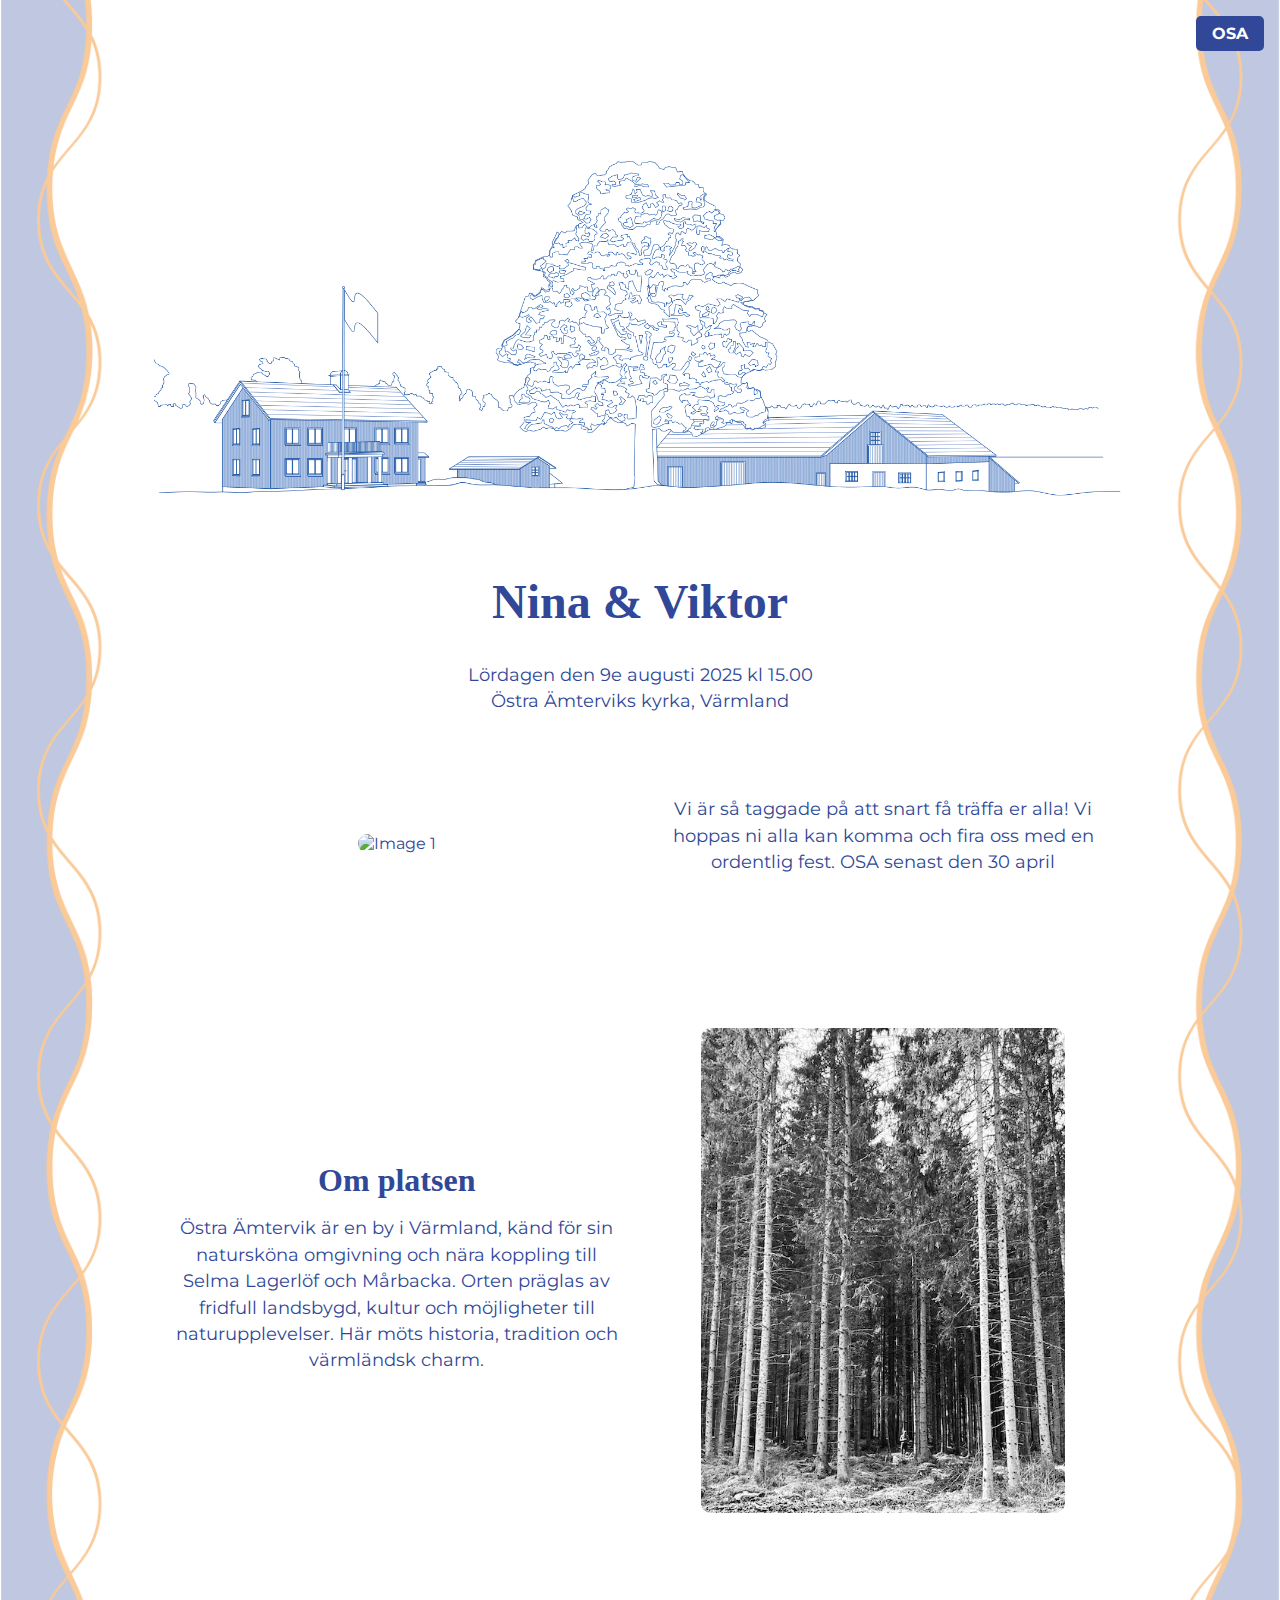
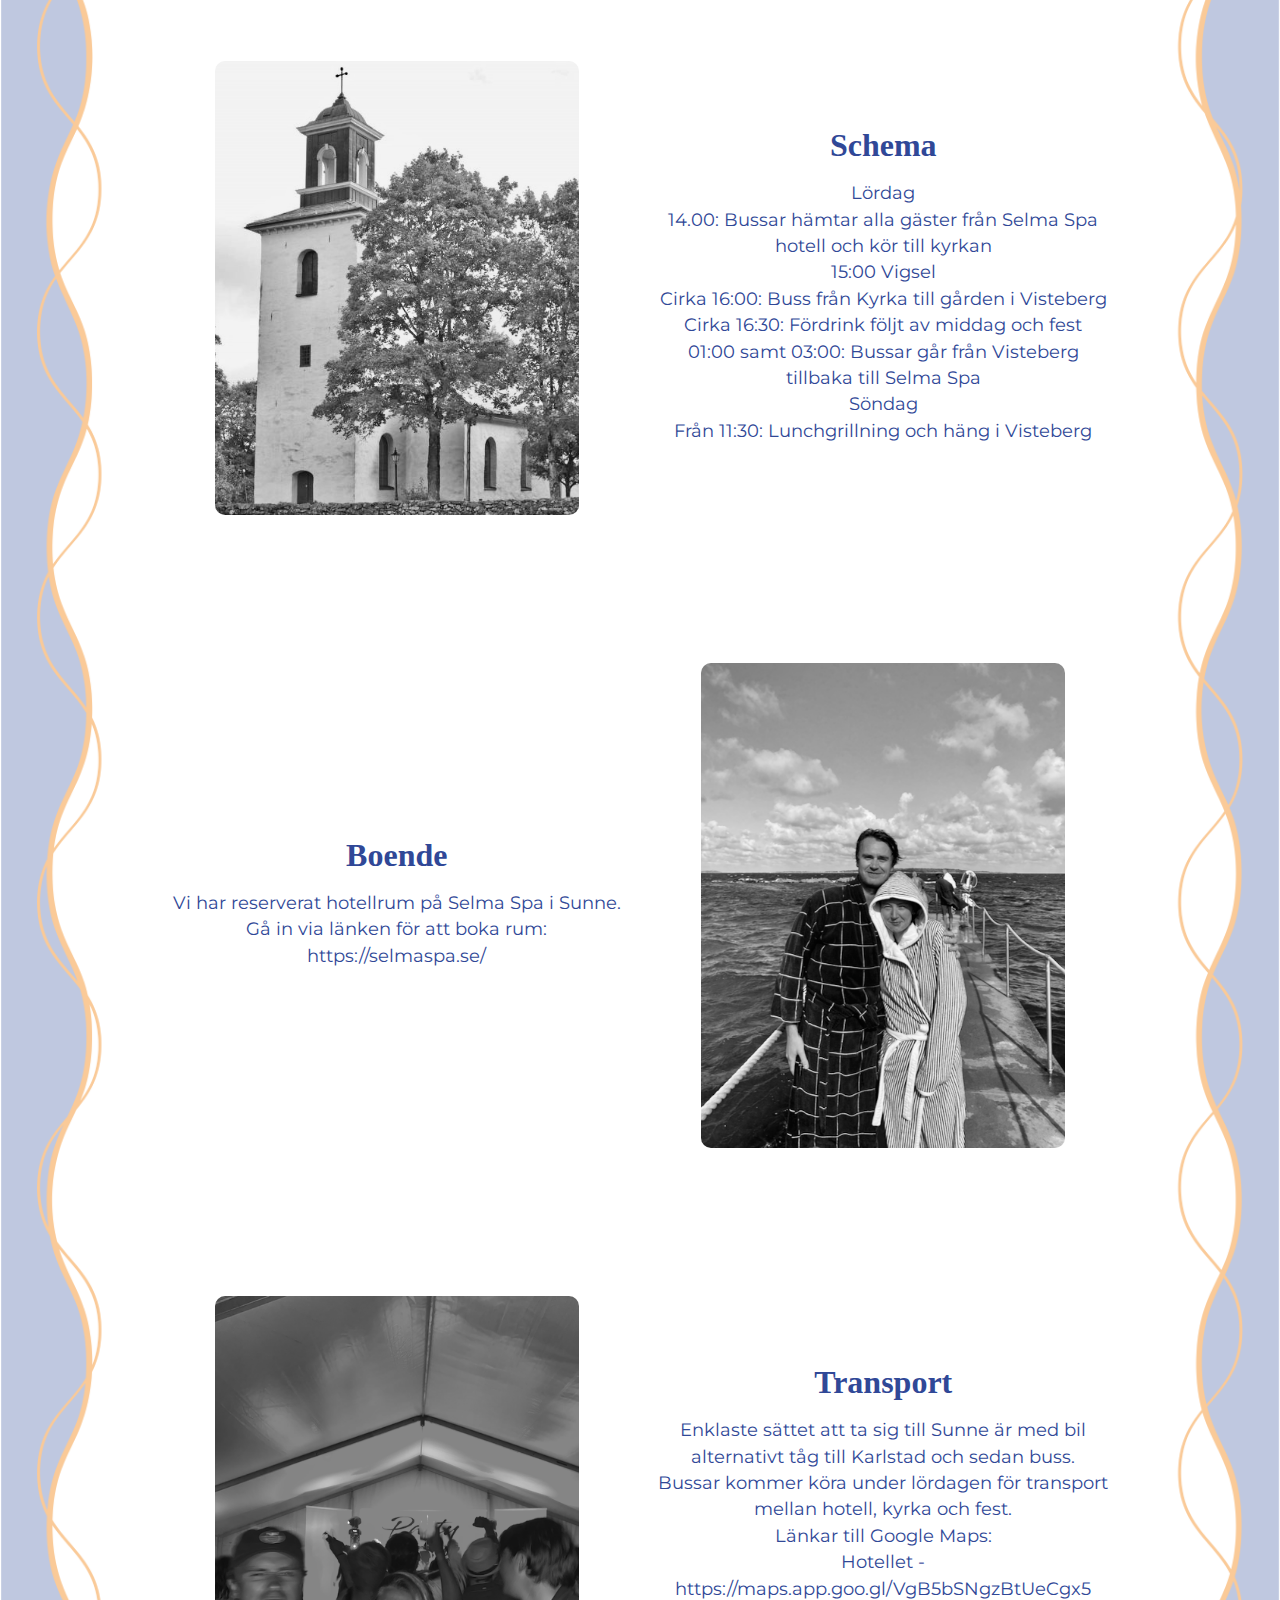
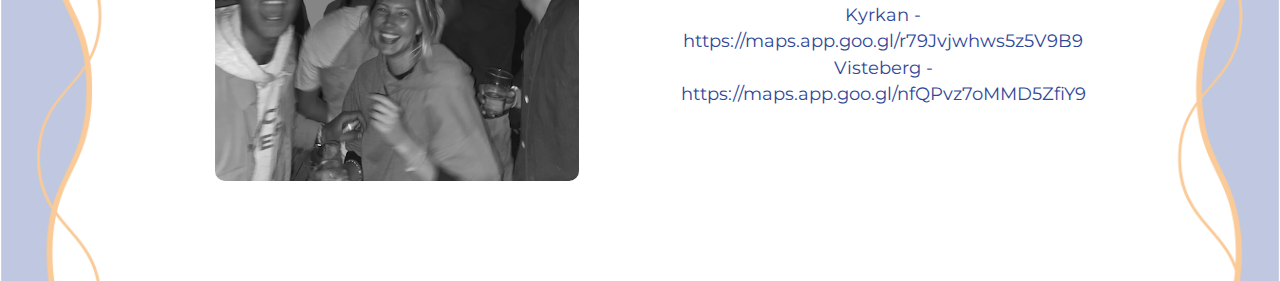
==== index.html @ 44324da8 "updated OSA" ====
<!DOCTYPE html>
<html lang="en">
<head>
    <meta charset="UTF-8">
    <meta name="viewport" content="width=device-width, initial-scale=1.0">
    <title>Nina 🤍 Viktor</title>
    <link rel="stylesheet" href="css/styles.css">
</head>
<body>
    <header>
        <a href="rsvp.html" class="rsvp-button">OSA</a>
    </header>
    <main>
		<img src="assets/images/huset_bild.png" alt="Event Image">
        <h1>Nina & Viktor</h1>
        <p>Lördagen den 9e augusti 2025 kl 15.00<br>Östra Ämterviks kyrka, Värmland</p>
		<!-- Section 1: Image Left, Text Right -->
    <section class="content-section">
        <div class="image-container">
            <img id="section1-image" src="assets/images/viktor_nina_bw.png" alt="Image 1">
        </div>
        <div class="text-container">
            <p>Vi är så taggade på att snart få träffa er alla! Vi hoppas ni alla kan komma och fira oss med en ordentlig fest. OSA senast den 30 april</p>
        </div>
    </section>

    <!-- Section 2: Text Left, Image Right -->
    <section class="content-section reverse-section">
        <div class="image-container">
            <img id="section2-image" src="assets/images/skog.png" alt="Image 2">
        </div>
        <div class="text-container">
            <h2>Om platsen</h2>
            <p>Östra Ämtervik är en by i Värmland, känd för sin natursköna omgivning och nära koppling till Selma Lagerlöf och Mårbacka. Orten präglas av fridfull landsbygd, kultur och möjligheter till naturupplevelser. Här möts historia, tradition och värmländsk charm.</p>
        </div>
    </section>

    <!-- Section 3: Image Left, Text Right -->
    <section class="content-section">
        <div class="image-container">
            <img id="section3-image" src="assets/images/kyrka.png" alt="Image 3">
        </div>
        <div class="text-container">
            <h2>Schema</h2>
            <p>Lördag <br> 14.00: Bussar hämtar alla gäster från Selma Spa hotell och kör till kyrkan<br>15:00 Vigsel<br> Cirka 16:00: Buss från Kyrka till gården i Visteberg<br> Cirka 16:30: Fördrink följt av middag och fest<br> 01:00 samt 03:00: Bussar går från Visteberg tillbaka till Selma Spa <br>Söndag <br> Från 11:30: Lunchgrillning och häng i Visteberg</p>
        </div>
    </section>

	<!-- Section 4: Text Left, Image Right -->
    <section class="content-section reverse-section">
        <div class="image-container">
            <img id="section2-image" src="assets/images/morgonrock.png" alt="Image 2">
        </div>
        <div class="text-container">
            <h2>Boende</h2>
            <p>Vi har reserverat hotellrum på Selma Spa i Sunne. Gå in via länken för att boka rum: https://selmaspa.se/</p>
        </div>
    </section>
	<!-- Section 5: Image Left, Text Right -->
    <section class="content-section">
        <div class="image-container">
            <img id="section3-image" src="assets/images/fest.png" alt="Image 3">
        </div>
        <div class="text-container">
            <h2>Transport</h2>
            <p>Enklaste sättet att ta sig till Sunne är med bil alternativt tåg till Karlstad och sedan buss. <br> Bussar kommer köra under lördagen för transport mellan hotell, kyrka och fest. <br> Länkar till Google Maps: <br> Hotellet - https://maps.app.goo.gl/VgB5bSNgzBtUeCgx5 <br> Kyrkan - https://maps.app.goo.gl/r79Jvjwhws5z5V9B9 <br> Visteberg - https://maps.app.goo.gl/nfQPvz7oMMD5ZfiY9 </p>
        </div>
    </section>
    </main>
    <script src="js/scripts.js"></script>
</body>
</html>
---- css/styles.css ----
/* Import Google Fonts */
@import url('https://fonts.googleapis.com/css2?family=Montserrat:wght@400;700&display=swap');
@import url('https://fonts.googleapis.com/css2?family=Permanent+Marker&display=swap');

/* Global Styles */
body {
    font-family: 'Montserrat', sans-serif;
    color: #304897;
    margin: 0;
    padding: 0;
    background-color: #FAF3E0; /* Fallback color */
    background-image: url('../assets/images/tall_background.png');
    background-attachment: fixed;
    background-size: 100% auto;
    background-position: top center;
    background-repeat: no-repeat;
}

main {
    display: flex;
    flex-direction: column;
    align-items: center;
    padding: 2em;
    text-align: center;
}

h1 {
    font-family: 'Permanent Marker', cursive;
    color: #304897;
    font-size: 3em;
    margin: 0.5em 0;
}

h2 {
    font-family: 'Permanent Marker', cursive;
    color: #304897;
    font-weight: 700;
    font-size: 2em;
    margin: 0.5em 0;
}

p {
    color: #304897;
    font-family: 'Montserrat', sans-serif;
    font-weight: 400;
    margin: 0.5em 0;
    font-size: 1.1em;
    line-height: 1.5;
}

header {
    display: flex;
    justify-content: flex-end;
    padding: 1em;
}

.rsvp-button {
    background-color: #304897;
    color: #ffffff;
    text-decoration: none;
    padding: 0.5em 1em;
    border-radius: 5px;
    font-family: 'Montserrat', sans-serif;
    font-weight: 700;
    transition: background-color 0.3s ease;
}

.rsvp-button:hover {
    background-color: #FACA98;
}

img {
    max-width: 80%;
    height: auto;
    margin-top: 1em;
}

.image-container img {
    width: 100%;
    height: auto;
    border-radius: 10px;
}

.content-section {
    display: flex;
    justify-content: space-between;
    align-items: center;
    width: 80%;
    max-width: 1200px;
    margin: 2em 0;
    padding: 1em;
}

.reverse-section {
    flex-direction: row-reverse;
}

.image-container, .text-container {
    flex: 1;
    padding: 1em;
}

/* Mobile Styles */
@media (max-width: 768px) {
    main {
        padding: 1em;
    }

    .content-section {
        flex-direction: column;
        text-align: center;
    }

    .image-container, .text-container {
        flex: none;
        width: 100%;
        padding: 0.5em;
    }

    h1 {
        font-size: 2.5em;
    }

    h2 {
        font-size: 1.8em;
    }

    p {
        font-size: 1em;
        line-height: 1.6;
    }

    .rsvp-button {
        padding: 0.5em 1em;
        font-size: 1em;
    }
}
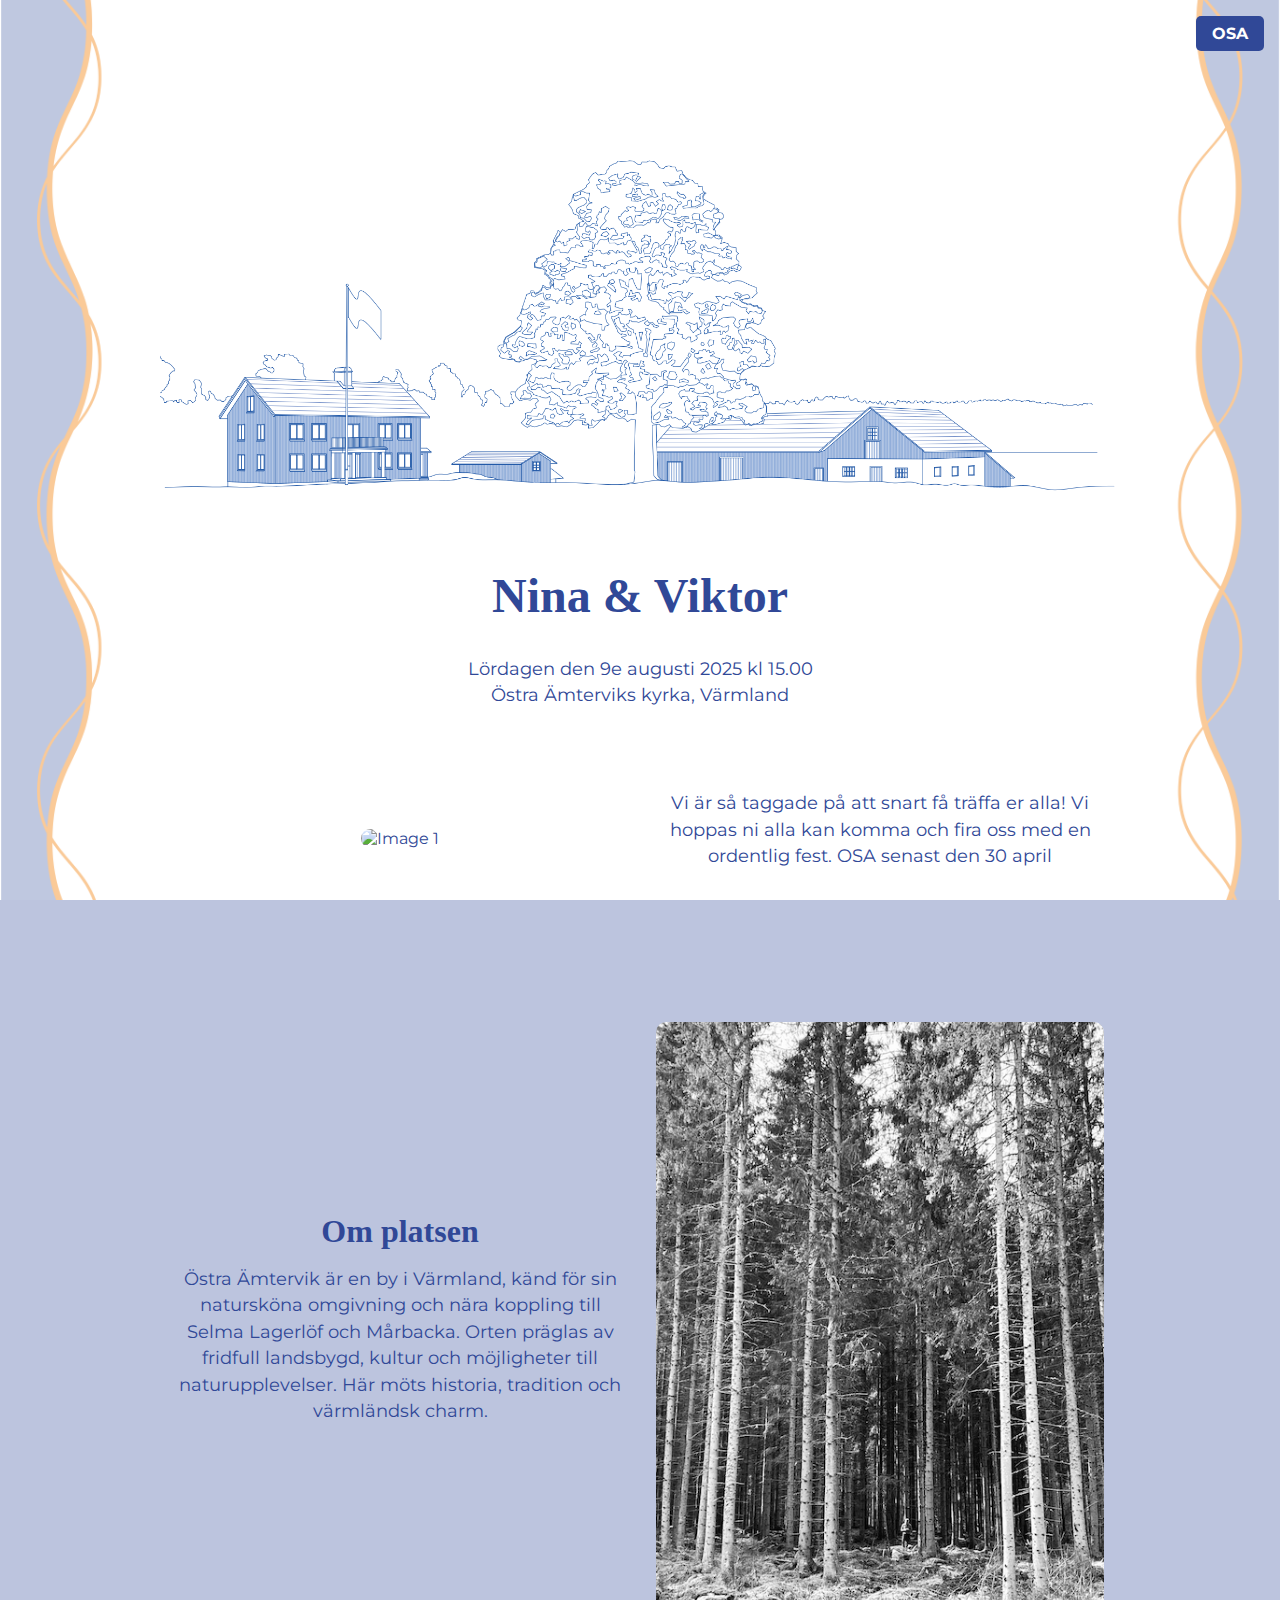
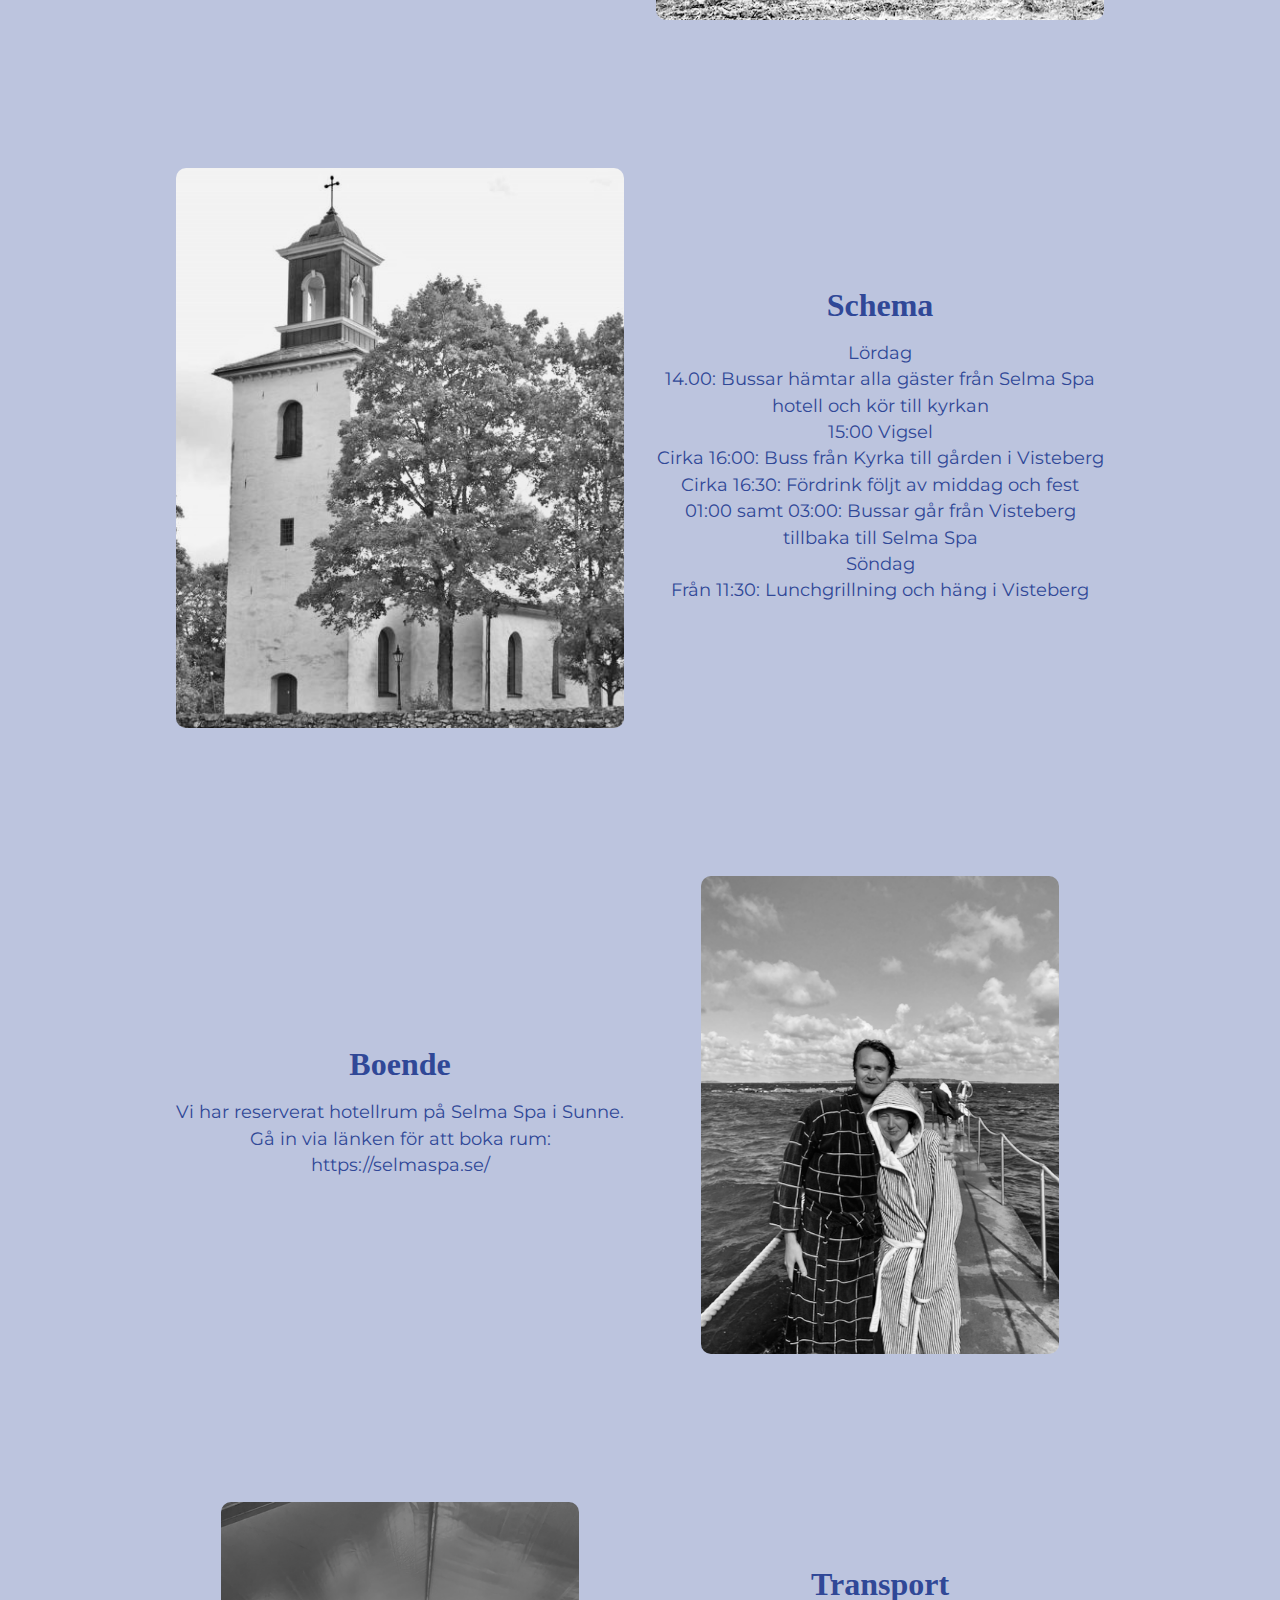
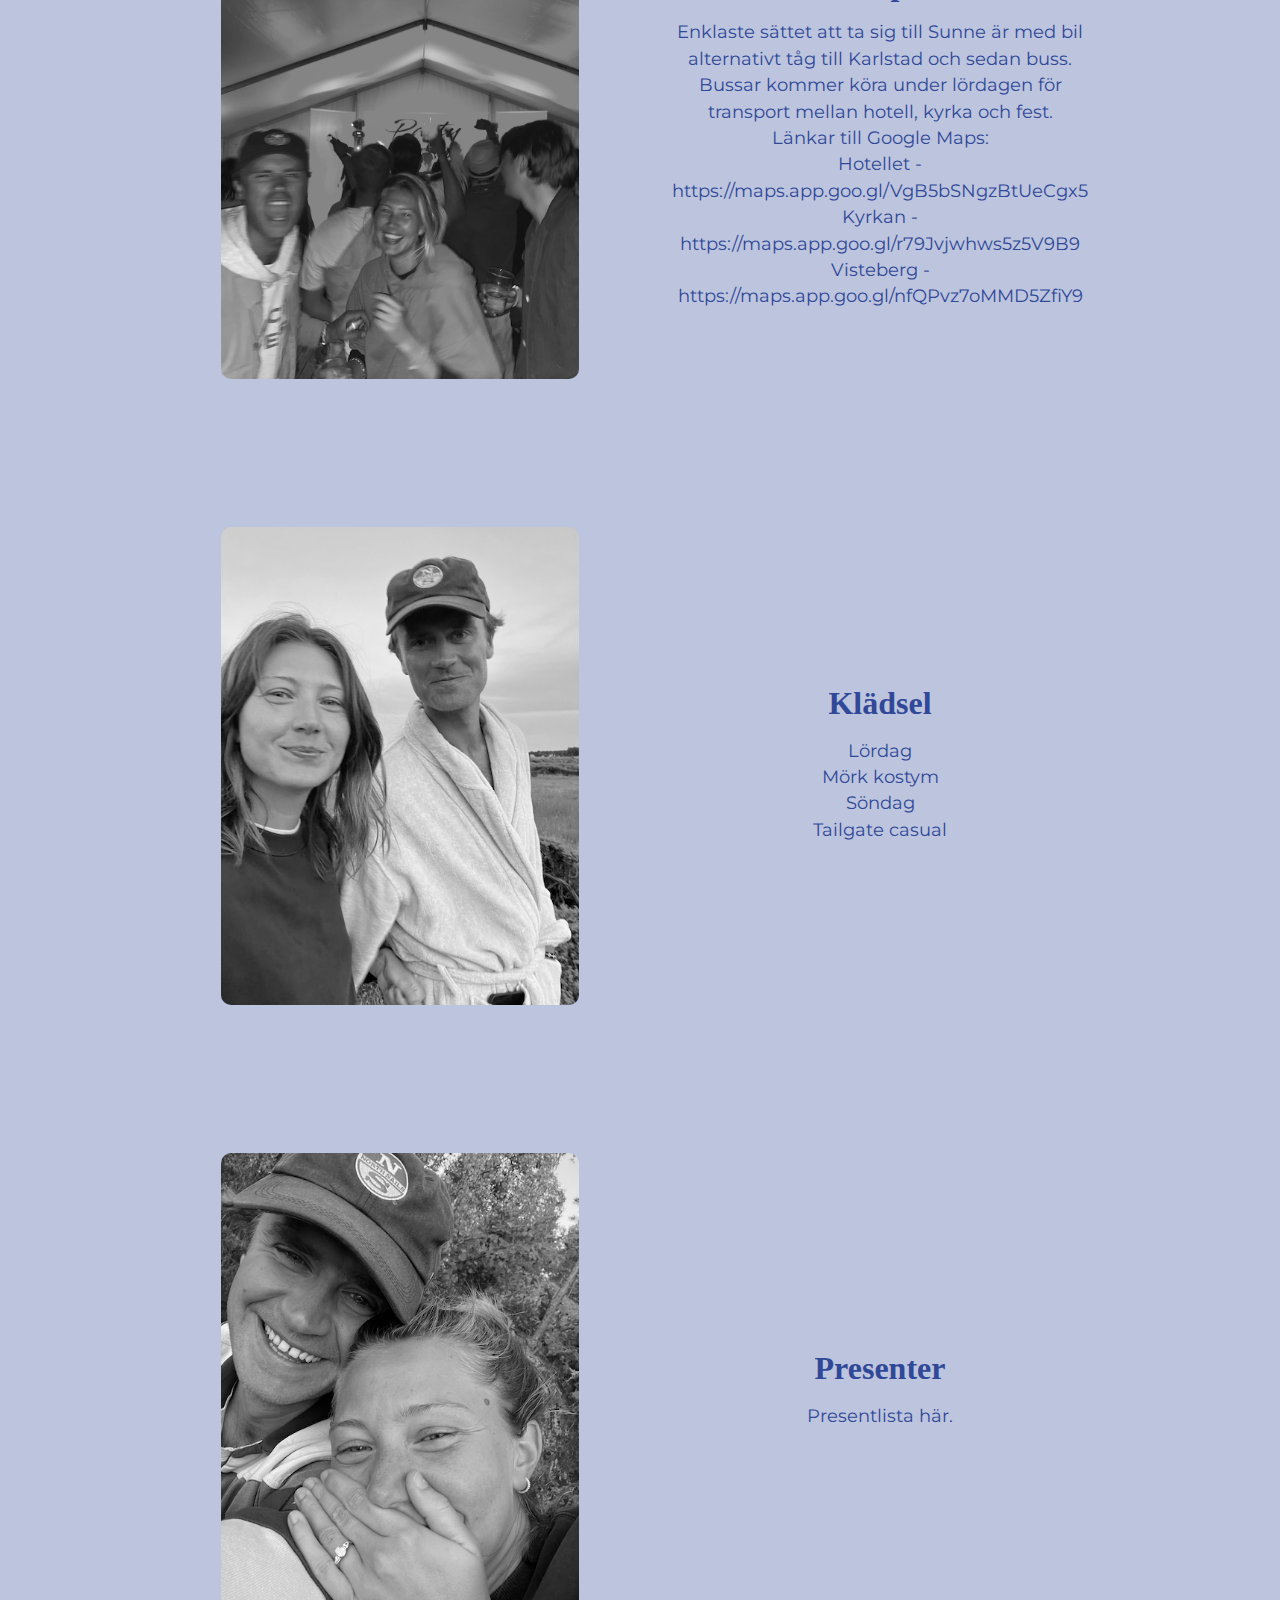
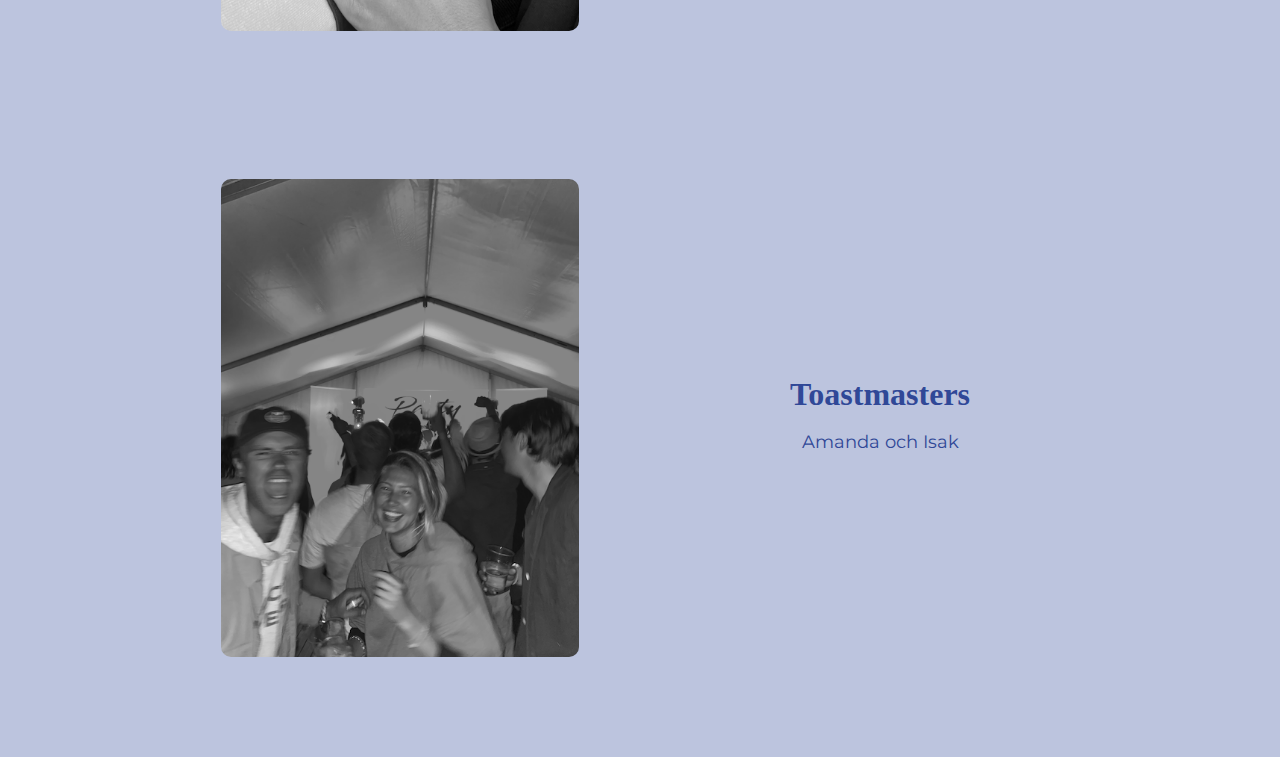
==== commit 585ada8a: "updated embedding of form" ====
--- a/index.html
+++ b/index.html
@@ -49,7 +49,7 @@
 	<!-- Section 4: Text Left, Image Right -->
     <section class="content-section reverse-section">
         <div class="image-container">
-            <img id="section2-image" src="assets/images/morgonrock.png" alt="Image 2">
+            <img id="section4-image" src="assets/images/morgonrock.png" alt="Image 4">
         </div>
         <div class="text-container">
             <h2>Boende</h2>
@@ -59,13 +59,43 @@
 	<!-- Section 5: Image Left, Text Right -->
     <section class="content-section">
         <div class="image-container">
-            <img id="section3-image" src="assets/images/fest.png" alt="Image 3">
+            <img id="section5-image" src="assets/images/fest.png" alt="Image 5">
         </div>
         <div class="text-container">
             <h2>Transport</h2>
             <p>Enklaste sättet att ta sig till Sunne är med bil alternativt tåg till Karlstad och sedan buss. <br> Bussar kommer köra under lördagen för transport mellan hotell, kyrka och fest. <br> Länkar till Google Maps: <br> Hotellet - https://maps.app.goo.gl/VgB5bSNgzBtUeCgx5 <br> Kyrkan - https://maps.app.goo.gl/r79Jvjwhws5z5V9B9 <br> Visteberg - https://maps.app.goo.gl/nfQPvz7oMMD5ZfiY9 </p>
         </div>
     </section>
+    <!-- Section 6: Image Left, Text Right -->
+    <section class="content-section">
+        <div class="image-container">
+            <img id="section5-image" src="assets/images/morgonrock_v2.png" alt="Image 5">
+        </div>
+        <div class="text-container">
+            <h2>Klädsel</h2>
+            <p> Lördag<br>Mörk kostym<br>Söndag<br>Tailgate casual</p>
+        </div>
+    </section>
+    <!-- Section 7: Image Left, Text Right -->
+    <section class="content-section">
+        <div class="image-container">
+            <img id="section5-image" src="assets/images/forlovning.png" alt="Image 5">
+        </div>
+        <div class="text-container">
+            <h2>Presenter</h2>
+            <p>Presentlista här.</p>
+        </div>
+    </section>
+    <!-- Section 8: Image Left, Text Right -->
+    <section class="content-section">
+        <div class="image-container">
+            <img id="section5-image" src="assets/images/fest.png" alt="Image 5">
+        </div>
+        <div class="text-container">
+            <h2>Toastmasters</h2>
+            <p> Amanda och Isak</p>
+        </div>
+    </section>
     </main>
     <script src="js/scripts.js"></script>
 </body>
--- a/css/styles.css
+++ b/css/styles.css
@@ -8,12 +8,12 @@
     color: #304897;
     margin: 0;
     padding: 0;
-    background-color: #FAF3E0; /* Fallback color */
+    background-color: #30489752; /* Fallback color */
     background-image: url('../assets/images/tall_background.png');
     background-attachment: fixed;
-    background-size: 100% auto;
+    background-size: 100% auto; /* Force the background size to adjust for responsiveness */
     background-position: top center;
-    background-repeat: no-repeat;
+    background-repeat: space repeat; /* Ensure the background repeats properly */
 }
 
 main {
@@ -22,6 +22,8 @@
     align-items: center;
     padding: 2em;
     text-align: center;
+    max-width: 1200px; /* Limit the width of the main content */
+    margin: 0 auto; /* Center the main content horizontally */
 }
 
 h1 {
@@ -55,8 +57,8 @@
 }
 
 .rsvp-button {
-    background-color: #304897;
-    color: #ffffff;
+    background-color: #304897; /* Button background color */
+    color: #ffffff; /* Button text color */
     text-decoration: none;
     padding: 0.5em 1em;
     border-radius: 5px;
@@ -66,7 +68,7 @@
 }
 
 .rsvp-button:hover {
-    background-color: #FACA98;
+    background-color: #FACA98; /* Change button color on hover */
 }
 
 img {
@@ -75,12 +77,18 @@
     margin-top: 1em;
 }
 
-.image-container img {
-    width: 100%;
-    height: auto;
-    border-radius: 10px;
+/* Global Styles for Embedded Google Form */
+iframe {
+    display: block; /* Makes the iframe take up the full width of its parent */
+    width: 100%; /* Ensure it’s responsive */
+    max-width: 800px; /* Set a maximum width for larger screens (optional) */
+    height: 100vh; /* Set the iframe’s height to match the viewport on larger screens */
+    margin: 20px auto; /* Center the iframe horizontally */
+    border: none; /* Remove any visible borders */
+    overflow: hidden; /* Hide unnecessary scrollbars */
 }
 
+/* Section Styles */
 .content-section {
     display: flex;
     justify-content: space-between;
@@ -92,7 +100,7 @@
 }
 
 .reverse-section {
-    flex-direction: row-reverse;
+    flex-direction: row-reverse; /* Reverse the layout for alternating sections */
 }
 
 .image-container, .text-container {
@@ -100,38 +108,62 @@
     padding: 1em;
 }
 
+.image-container img {
+    width: 100%; /* Make images take up their full container width */
+    height: auto;
+    border-radius: 10px;
+}
+
+/* Responsive Images */
+#section1-image,
+#section2-image,
+#section3-image {
+    max-width: 100%; /* Remove hard width restrictions for responsiveness */
+    height: auto; /* Maintain the image's aspect ratio */
+}
+
 /* Mobile Styles */
 @media (max-width: 768px) {
+    body {
+        padding: 0; /* Remove unnecessary padding on mobile */
+    }
+
     main {
-        padding: 1em;
+        padding: 1em; /* Reduce padding for smaller screens */
     }
 
     .content-section {
-        flex-direction: column;
+        flex-direction: column; /* Stack sections vertically */
         text-align: center;
+    }
+
+    h1 {
+        font-size: 2.5em; /* Reduce heading size for mobile */
+    }
+
+    h2 {
+        font-size: 1.8em; /* Reduce heading size for mobile */
+    }
+
+    p {
+        font-size: 1em; /* Adjust paragraph font size for smaller screens */
+        line-height: 1.6; /* Improve readability */
+    }
+
+    .rsvp-button {
+        padding: 0.5em 1em; /* Ensure buttons have adequate clickable space */
+        font-size: 1em;
     }
 
     .image-container, .text-container {
         flex: none;
-        width: 100%;
+        width: 100%; /* Allow full-width elements on mobile */
         padding: 0.5em;
     }
 
-    h1 {
-        font-size: 2.5em;
-    }
-
-    h2 {
-        font-size: 1.8em;
-    }
-
-    p {
-        font-size: 1em;
-        line-height: 1.6;
-    }
-
-    .rsvp-button {
-        padding: 0.5em 1em;
-        font-size: 1em;
+    iframe {
+        height: 85vh; /* Reduce iframe height so it fits better on mobile screens */
+        max-width: 100%; /* Ensure it doesn't exceed the screen's width */
+        margin: 10px 0; /* Tighten up margins */
     }
 }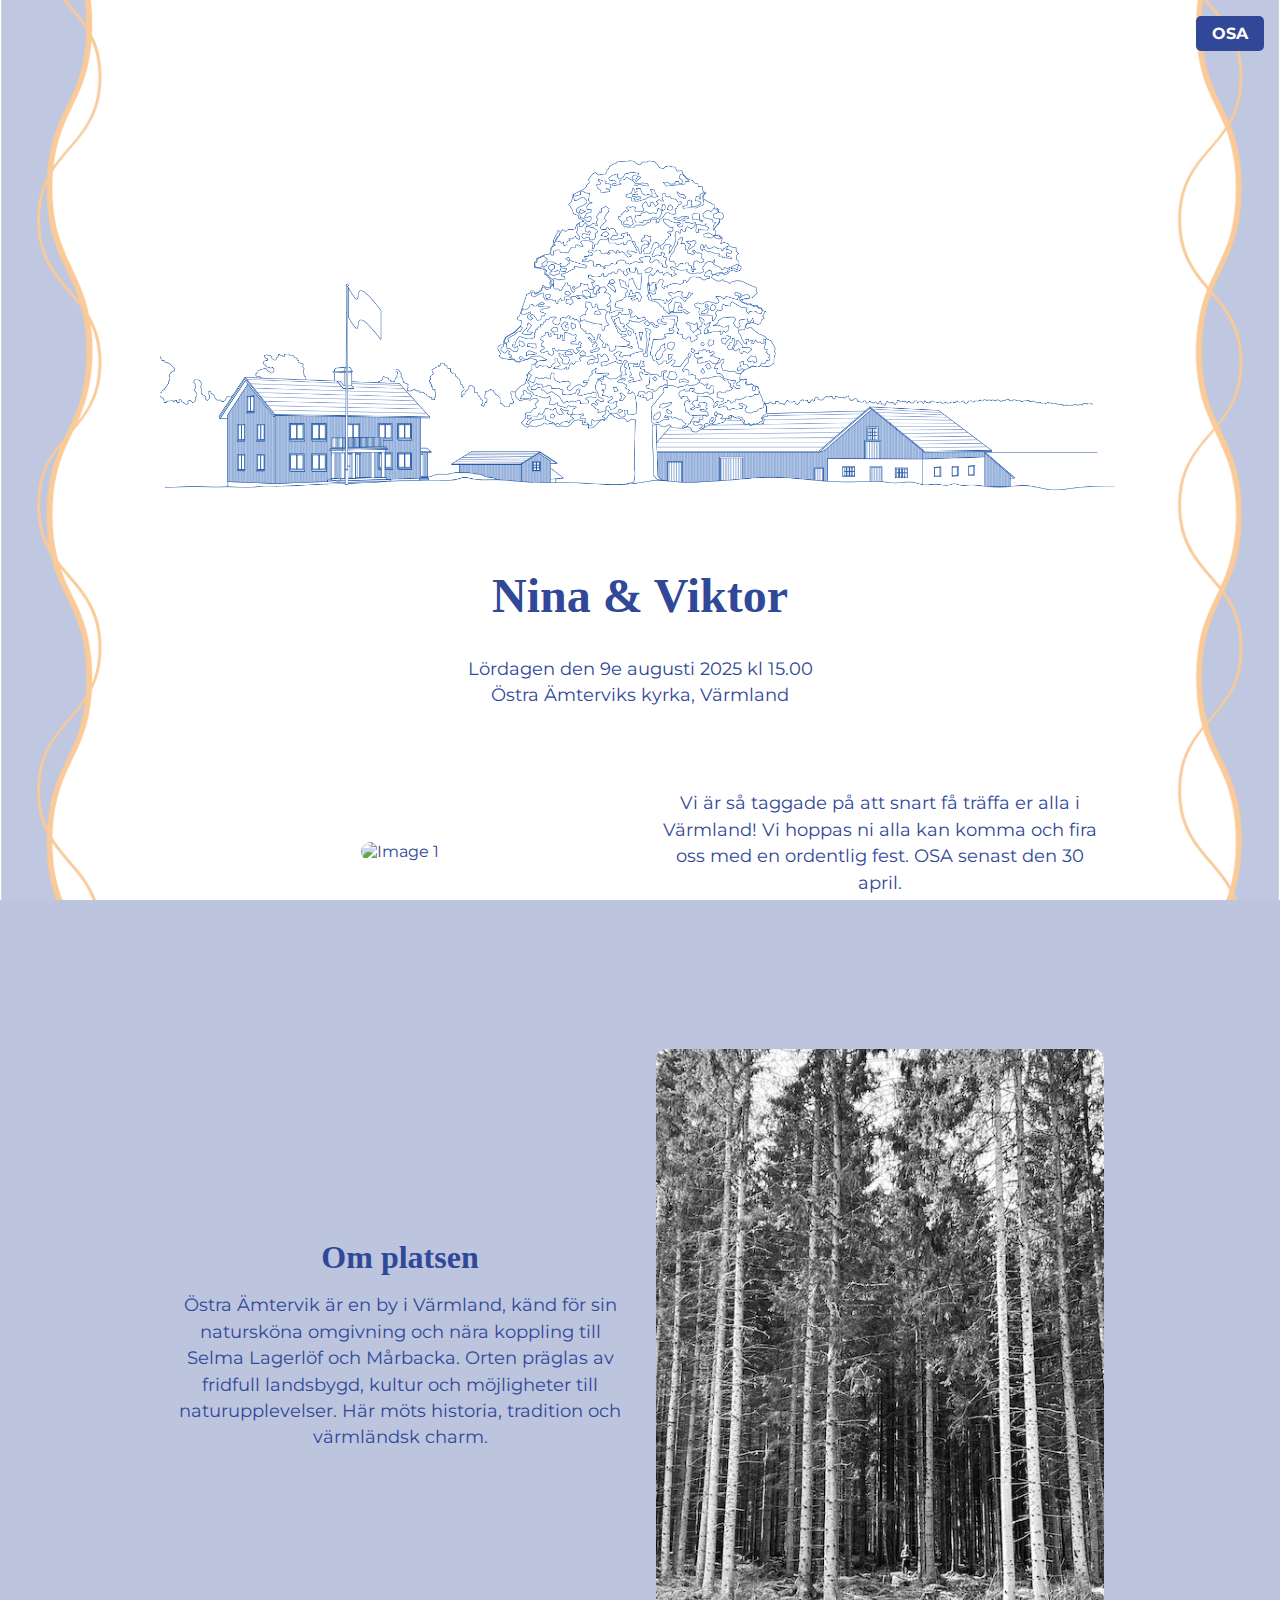
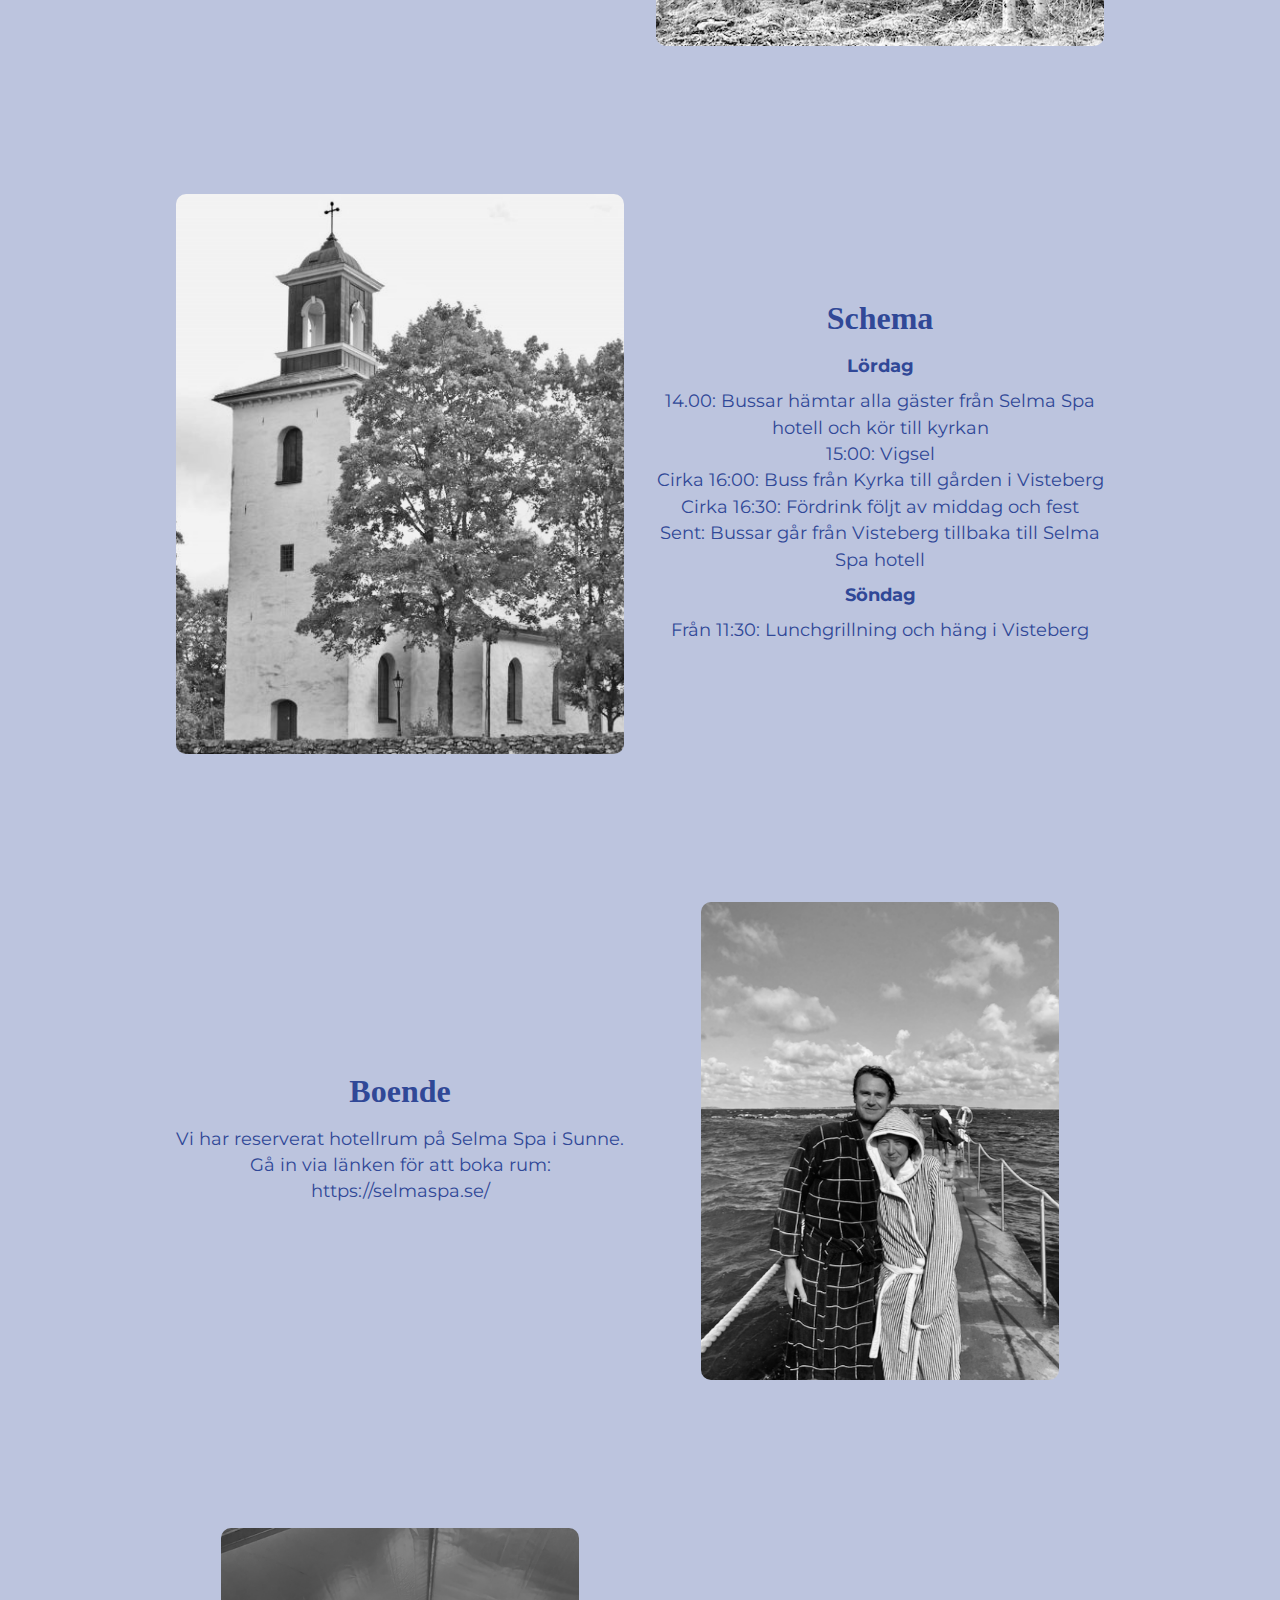
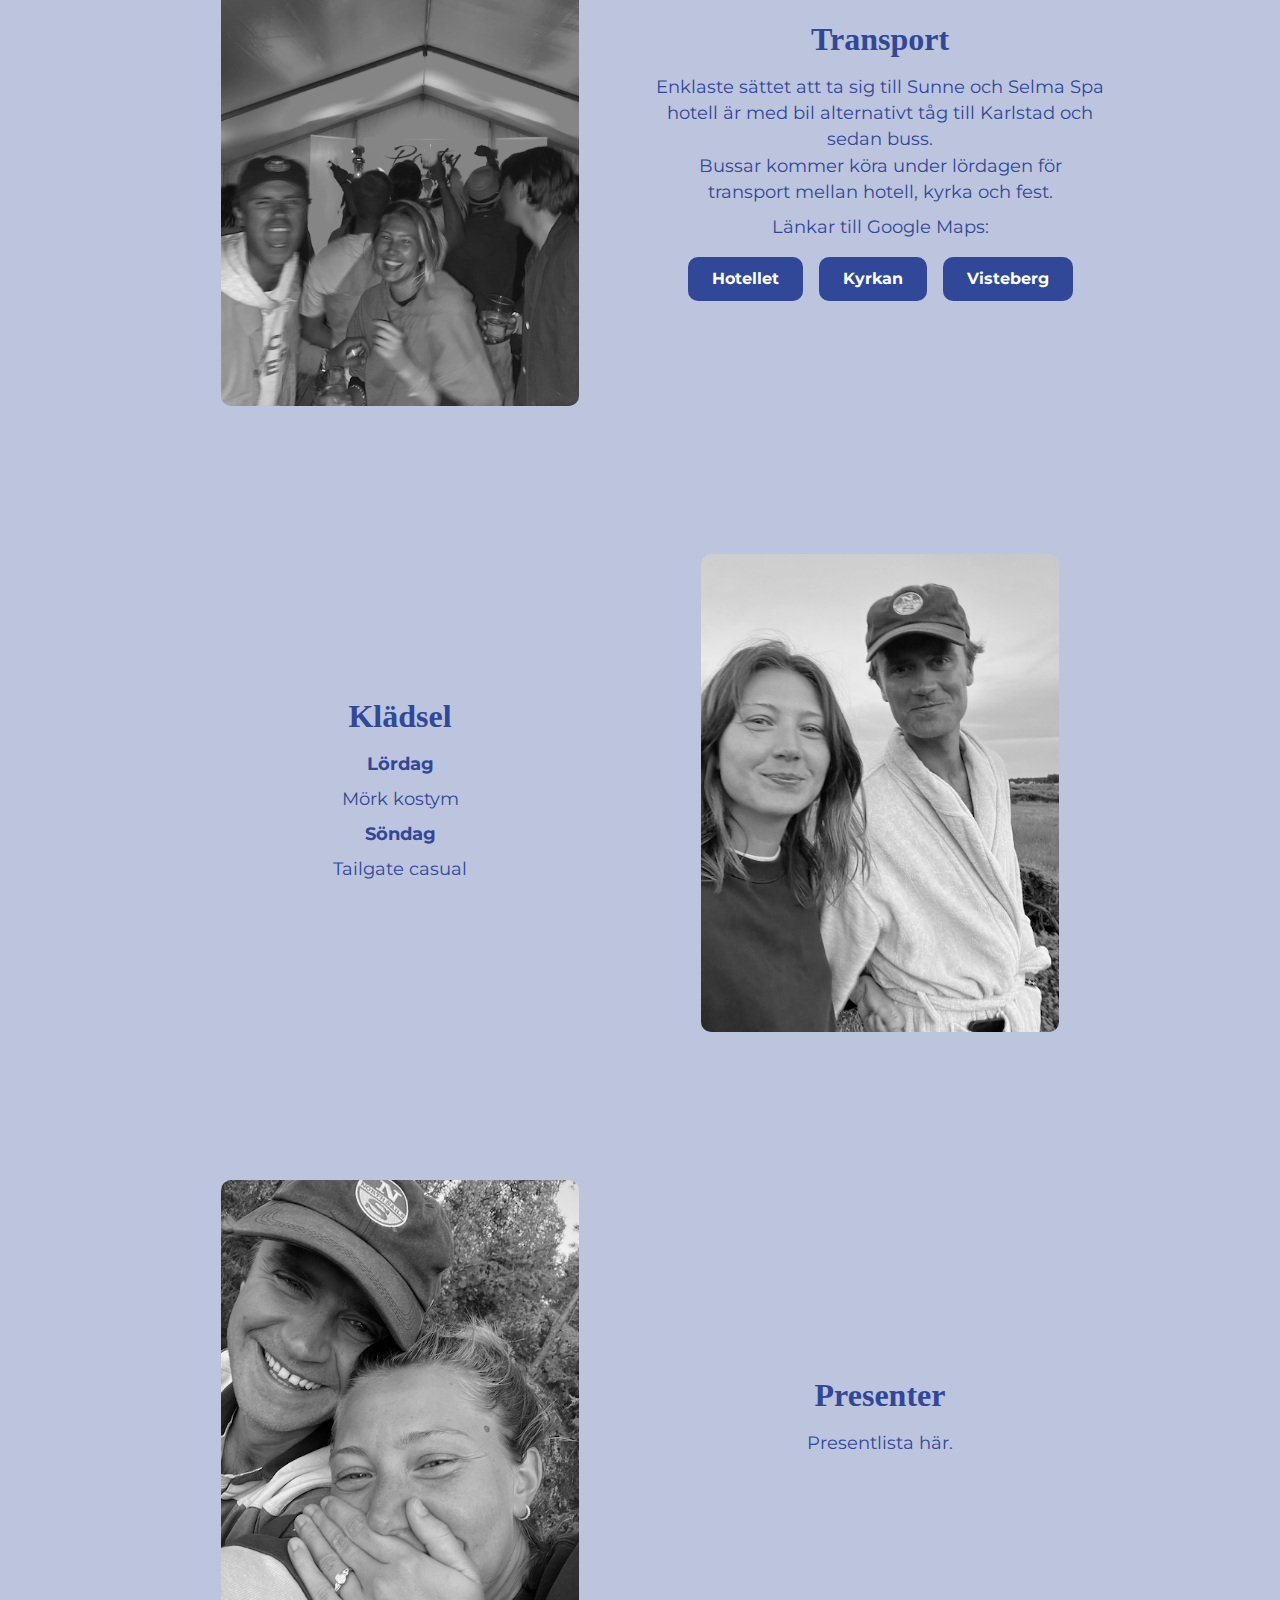
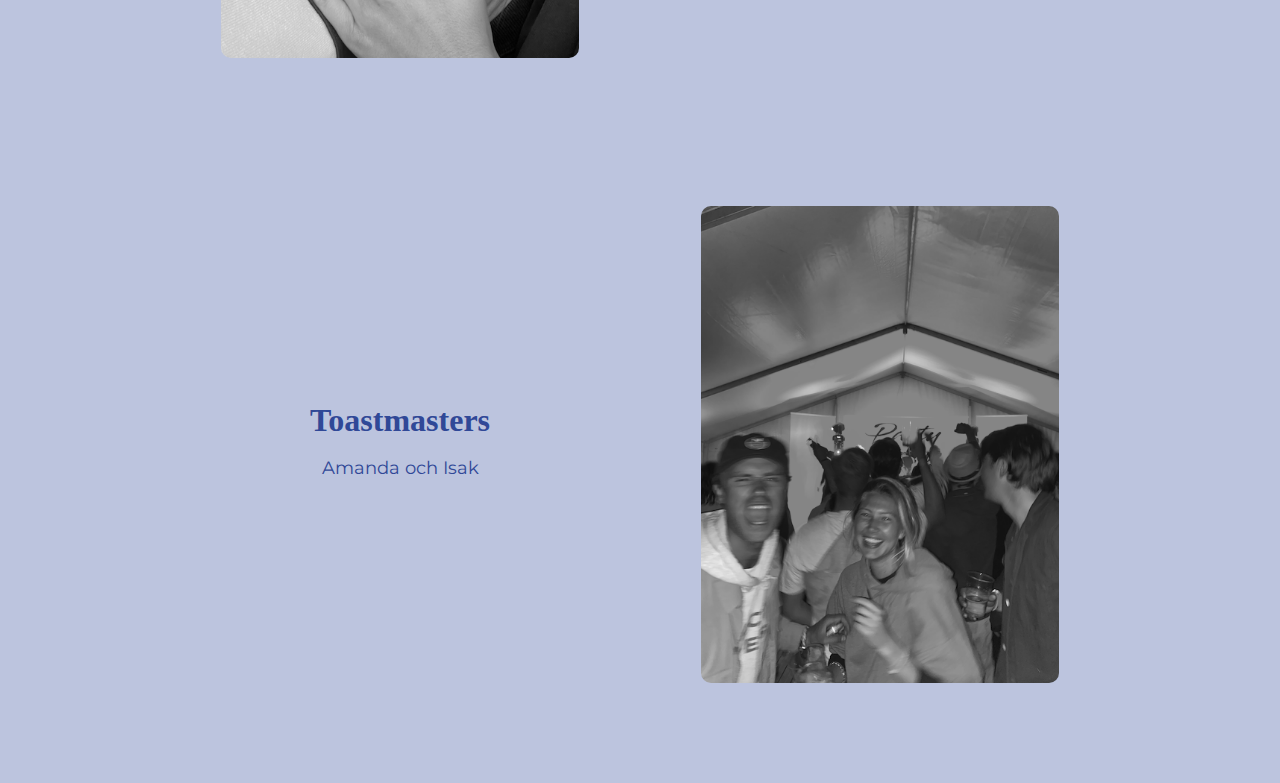
==== commit d2ac8ed8: "update links to location" ====
--- a/index.html
+++ b/index.html
@@ -1,102 +1,132 @@
 <!DOCTYPE html>
 <html lang="en">
+
 <head>
     <meta charset="UTF-8">
     <meta name="viewport" content="width=device-width, initial-scale=1.0">
     <title>Nina 🤍 Viktor</title>
     <link rel="stylesheet" href="css/styles.css">
 </head>
+
 <body>
     <header>
         <a href="rsvp.html" class="rsvp-button">OSA</a>
     </header>
     <main>
-		<img src="assets/images/huset_bild.png" alt="Event Image">
+        <img src="assets/images/huset_bild.png" alt="Event Image">
         <h1>Nina & Viktor</h1>
         <p>Lördagen den 9e augusti 2025 kl 15.00<br>Östra Ämterviks kyrka, Värmland</p>
-		<!-- Section 1: Image Left, Text Right -->
-    <section class="content-section">
-        <div class="image-container">
-            <img id="section1-image" src="assets/images/viktor_nina_bw.png" alt="Image 1">
-        </div>
-        <div class="text-container">
-            <p>Vi är så taggade på att snart få träffa er alla! Vi hoppas ni alla kan komma och fira oss med en ordentlig fest. OSA senast den 30 april</p>
-        </div>
-    </section>
+        <!-- Section 1: Image Left, Text Right -->
+        <section class="content-section">
+            <div class="image-container">
+                <img id="section1-image" src="assets/images/viktor_nina_bw.png" alt="Image 1">
+            </div>
+            <div class="text-container">
+                <p>Vi är så taggade på att snart få träffa er alla i Värmland! Vi hoppas ni alla kan komma och fira oss
+                    med en ordentlig fest. OSA senast den 30 april.</p>
+            </div>
+        </section>
 
-    <!-- Section 2: Text Left, Image Right -->
-    <section class="content-section reverse-section">
-        <div class="image-container">
-            <img id="section2-image" src="assets/images/skog.png" alt="Image 2">
-        </div>
-        <div class="text-container">
-            <h2>Om platsen</h2>
-            <p>Östra Ämtervik är en by i Värmland, känd för sin natursköna omgivning och nära koppling till Selma Lagerlöf och Mårbacka. Orten präglas av fridfull landsbygd, kultur och möjligheter till naturupplevelser. Här möts historia, tradition och värmländsk charm.</p>
-        </div>
-    </section>
+        <!-- Section 2: Text Left, Image Right -->
+        <section class="content-section reverse-section">
+            <div class="image-container">
+                <img id="section2-image" src="assets/images/skog.png" alt="Image 2">
+            </div>
+            <div class="text-container">
+                <h2>Om platsen</h2>
+                <p>Östra Ämtervik är en by i Värmland, känd för sin natursköna omgivning och nära koppling till Selma
+                    Lagerlöf och Mårbacka. Orten präglas av fridfull landsbygd, kultur och möjligheter till
+                    naturupplevelser. Här möts historia, tradition och värmländsk charm.</p>
+            </div>
+        </section>
 
-    <!-- Section 3: Image Left, Text Right -->
-    <section class="content-section">
-        <div class="image-container">
-            <img id="section3-image" src="assets/images/kyrka.png" alt="Image 3">
-        </div>
-        <div class="text-container">
-            <h2>Schema</h2>
-            <p>Lördag <br> 14.00: Bussar hämtar alla gäster från Selma Spa hotell och kör till kyrkan<br>15:00 Vigsel<br> Cirka 16:00: Buss från Kyrka till gården i Visteberg<br> Cirka 16:30: Fördrink följt av middag och fest<br> 01:00 samt 03:00: Bussar går från Visteberg tillbaka till Selma Spa <br>Söndag <br> Från 11:30: Lunchgrillning och häng i Visteberg</p>
-        </div>
-    </section>
+        <!-- Section 3: Image Left, Text Right -->
+        <section class="content-section">
+            <div class="image-container">
+                <img id="section3-image" src="assets/images/kyrka.png" alt="Image 3">
+            </div>
+            <div class="text-container">
+                <h2>Schema</h2>
+                <p><b>Lördag</b></p>
+                <p>14.00: Bussar hämtar alla gäster från Selma Spa hotell och kör till kyrkan<br>15:00: Vigsel<br> Cirka
+                    16:00: Buss från Kyrka till gården i Visteberg<br> Cirka 16:30: Fördrink följt av middag och
+                    fest<br> Sent: Bussar går från Visteberg tillbaka till Selma Spa hotell</p>
+                <p><b>Söndag</b></p>
+                <p>Från 11:30: Lunchgrillning och häng i Visteberg
+            </div>
+        </section>
 
-	<!-- Section 4: Text Left, Image Right -->
-    <section class="content-section reverse-section">
-        <div class="image-container">
-            <img id="section4-image" src="assets/images/morgonrock.png" alt="Image 4">
-        </div>
-        <div class="text-container">
-            <h2>Boende</h2>
-            <p>Vi har reserverat hotellrum på Selma Spa i Sunne. Gå in via länken för att boka rum: https://selmaspa.se/</p>
-        </div>
-    </section>
-	<!-- Section 5: Image Left, Text Right -->
-    <section class="content-section">
-        <div class="image-container">
-            <img id="section5-image" src="assets/images/fest.png" alt="Image 5">
-        </div>
-        <div class="text-container">
-            <h2>Transport</h2>
-            <p>Enklaste sättet att ta sig till Sunne är med bil alternativt tåg till Karlstad och sedan buss. <br> Bussar kommer köra under lördagen för transport mellan hotell, kyrka och fest. <br> Länkar till Google Maps: <br> Hotellet - https://maps.app.goo.gl/VgB5bSNgzBtUeCgx5 <br> Kyrkan - https://maps.app.goo.gl/r79Jvjwhws5z5V9B9 <br> Visteberg - https://maps.app.goo.gl/nfQPvz7oMMD5ZfiY9 </p>
-        </div>
-    </section>
-    <!-- Section 6: Image Left, Text Right -->
-    <section class="content-section">
-        <div class="image-container">
-            <img id="section5-image" src="assets/images/morgonrock_v2.png" alt="Image 5">
-        </div>
-        <div class="text-container">
-            <h2>Klädsel</h2>
-            <p> Lördag<br>Mörk kostym<br>Söndag<br>Tailgate casual</p>
-        </div>
-    </section>
-    <!-- Section 7: Image Left, Text Right -->
-    <section class="content-section">
-        <div class="image-container">
-            <img id="section5-image" src="assets/images/forlovning.png" alt="Image 5">
-        </div>
-        <div class="text-container">
-            <h2>Presenter</h2>
-            <p>Presentlista här.</p>
-        </div>
-    </section>
-    <!-- Section 8: Image Left, Text Right -->
-    <section class="content-section">
-        <div class="image-container">
-            <img id="section5-image" src="assets/images/fest.png" alt="Image 5">
-        </div>
-        <div class="text-container">
-            <h2>Toastmasters</h2>
-            <p> Amanda och Isak</p>
-        </div>
-    </section>
+        <!-- Section 4: Text Left, Image Right -->
+        <section class="content-section reverse-section">
+            <div class="image-container">
+                <img id="section4-image" src="assets/images/morgonrock.png" alt="Image 4">
+            </div>
+            <div class="text-container">
+                <h2>Boende</h2>
+                <p>Vi har reserverat hotellrum på Selma Spa i Sunne. Gå in via länken för att boka rum:
+                    https://selmaspa.se/</p>
+            </div>
+        </section>
+        <!-- Section 5: Image Left, Text Right -->
+        <section class="content-section">
+            <div class="image-container">
+                <img id="section5-image" src="assets/images/fest.png" alt="Image 5">
+            </div>
+            <div class="text-container">
+                <h2>Transport</h2>
+                <p>
+                    Enklaste sättet att ta sig till Sunne och Selma Spa hotell är med bil alternativt tåg till Karlstad
+                    och sedan buss. <br>
+                    Bussar kommer köra under lördagen för transport mellan hotell, kyrka och fest.
+                </p>
+                <p>Länkar till Google Maps:</p>
+                <div class="button-container">
+                    <!-- Hotel Button -->
+                    <a href="https://maps.app.goo.gl/VgB5bSNgzBtUeCgx5" target="_blank" class="map-button">Hotellet</a>
+
+                    <!-- Church Button -->
+                    <a href="https://maps.app.goo.gl/r79Jvjwhws5z5V9B9" target="_blank" class="map-button">Kyrkan</a>
+
+                    <!-- Visteberg Button -->
+                    <a href="https://maps.app.goo.gl/nfQPvz7oMMD5ZfiY9" target="_blank" class="map-button">Visteberg</a>
+                </div>
+            </div>
+        </section>
+        <!-- Section 6: Image Left, Text Right -->
+        <section class="content-section reverse-section">
+            <div class="image-container">
+                <img id="section5-image" src="assets/images/morgonrock_v2.png" alt="Image 5">
+            </div>
+            <div class="text-container">
+                <h2>Klädsel</h2>
+                <p><b>Lördag</b></p>
+                <p>Mörk kostym</p>
+                <p><b>Söndag</b></p>
+                <p>Tailgate casual</p>
+            </div>
+        </section>
+        <!-- Section 7: Image Left, Text Right -->
+        <section class="content-section">
+            <div class="image-container">
+                <img id="section5-image" src="assets/images/forlovning.png" alt="Image 5">
+            </div>
+            <div class="text-container">
+                <h2>Presenter</h2>
+                <p>Presentlista här.</p>
+            </div>
+        </section>
+        <!-- Section 8: Image Left, Text Right -->
+        <section class="content-section reverse-section">
+            <div class="image-container">
+                <img id="section5-image" src="assets/images/fest.png" alt="Image 5">
+            </div>
+            <div class="text-container">
+                <h2>Toastmasters</h2>
+                <p> Amanda och Isak</p>
+            </div>
+        </section>
     </main>
     <script src="js/scripts.js"></script>
 </body>
+
 </html>--- a/css/styles.css
+++ b/css/styles.css
@@ -166,4 +166,31 @@
         max-width: 100%; /* Ensure it doesn't exceed the screen's width */
         margin: 10px 0; /* Tighten up margins */
     }
+}
+
+/* Button Container (Optional for Layout) */
+.button-container {
+    display: flex;
+    gap: 1em; /* Add space between buttons */
+    justify-content: center; /* Center-align the buttons inside the container */
+    flex-wrap: wrap; /* Wrap buttons to the next line on smaller screens */
+    margin: 1em 0; /* Add spacing between the buttons and other content */
+}
+
+/* Map Buttons */
+.map-button {
+    display: inline-block; /* Allows padding and button-like behavior */
+    background-color: #304897; /* Button background color */
+    color: #ffffff; /* Button text color */
+    text-decoration: none; /* Remove underline on links */
+    padding: 0.8em 1.5em; /* Add interior spacing for a button look */
+    border-radius: 10px; /* Rounded corners */
+    font-family: 'Montserrat', sans-serif; /* Match your site's font */
+    font-size: 1em; /* Adjust text size */
+    font-weight: bold; /* Make text bold */
+    transition: background-color 0.3s ease; /* Smooth hover effect */
+}
+
+.map-button:hover {
+    background-color: #FACA98; /* Change color on hover */
 }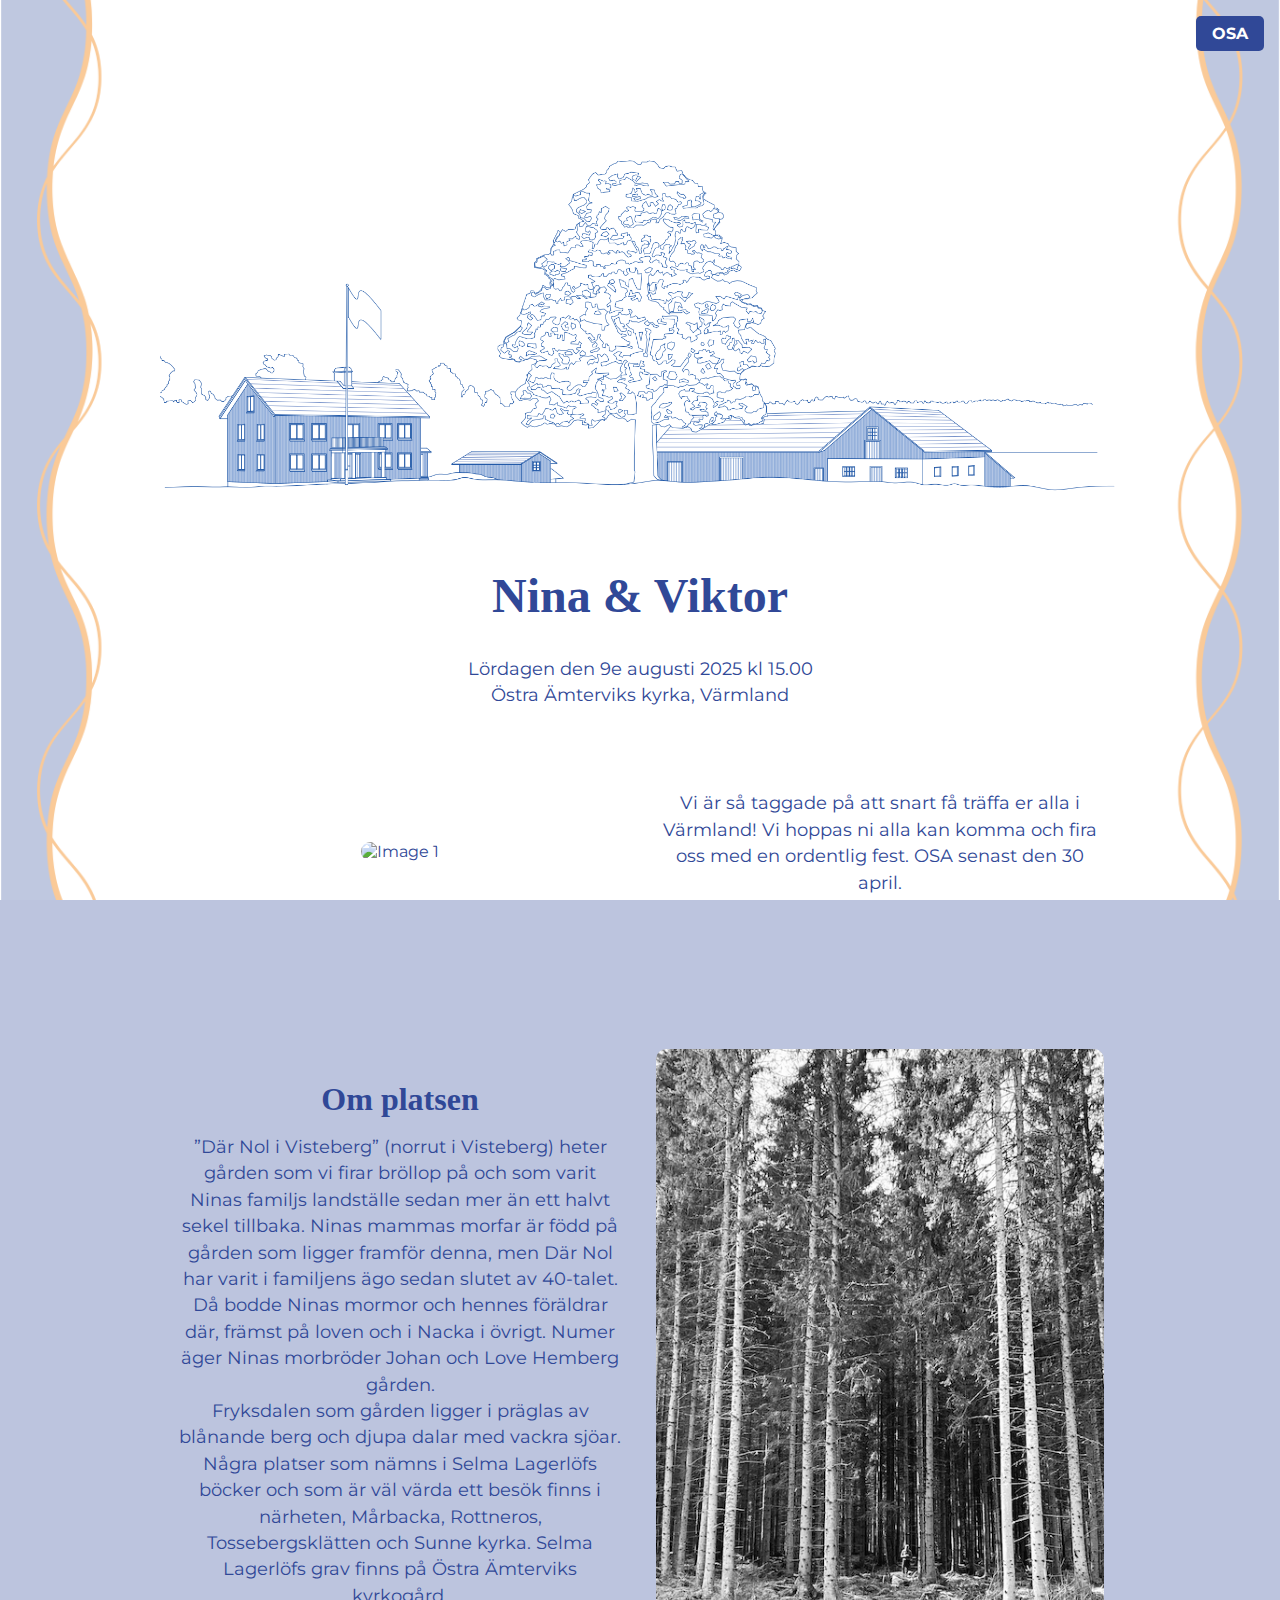
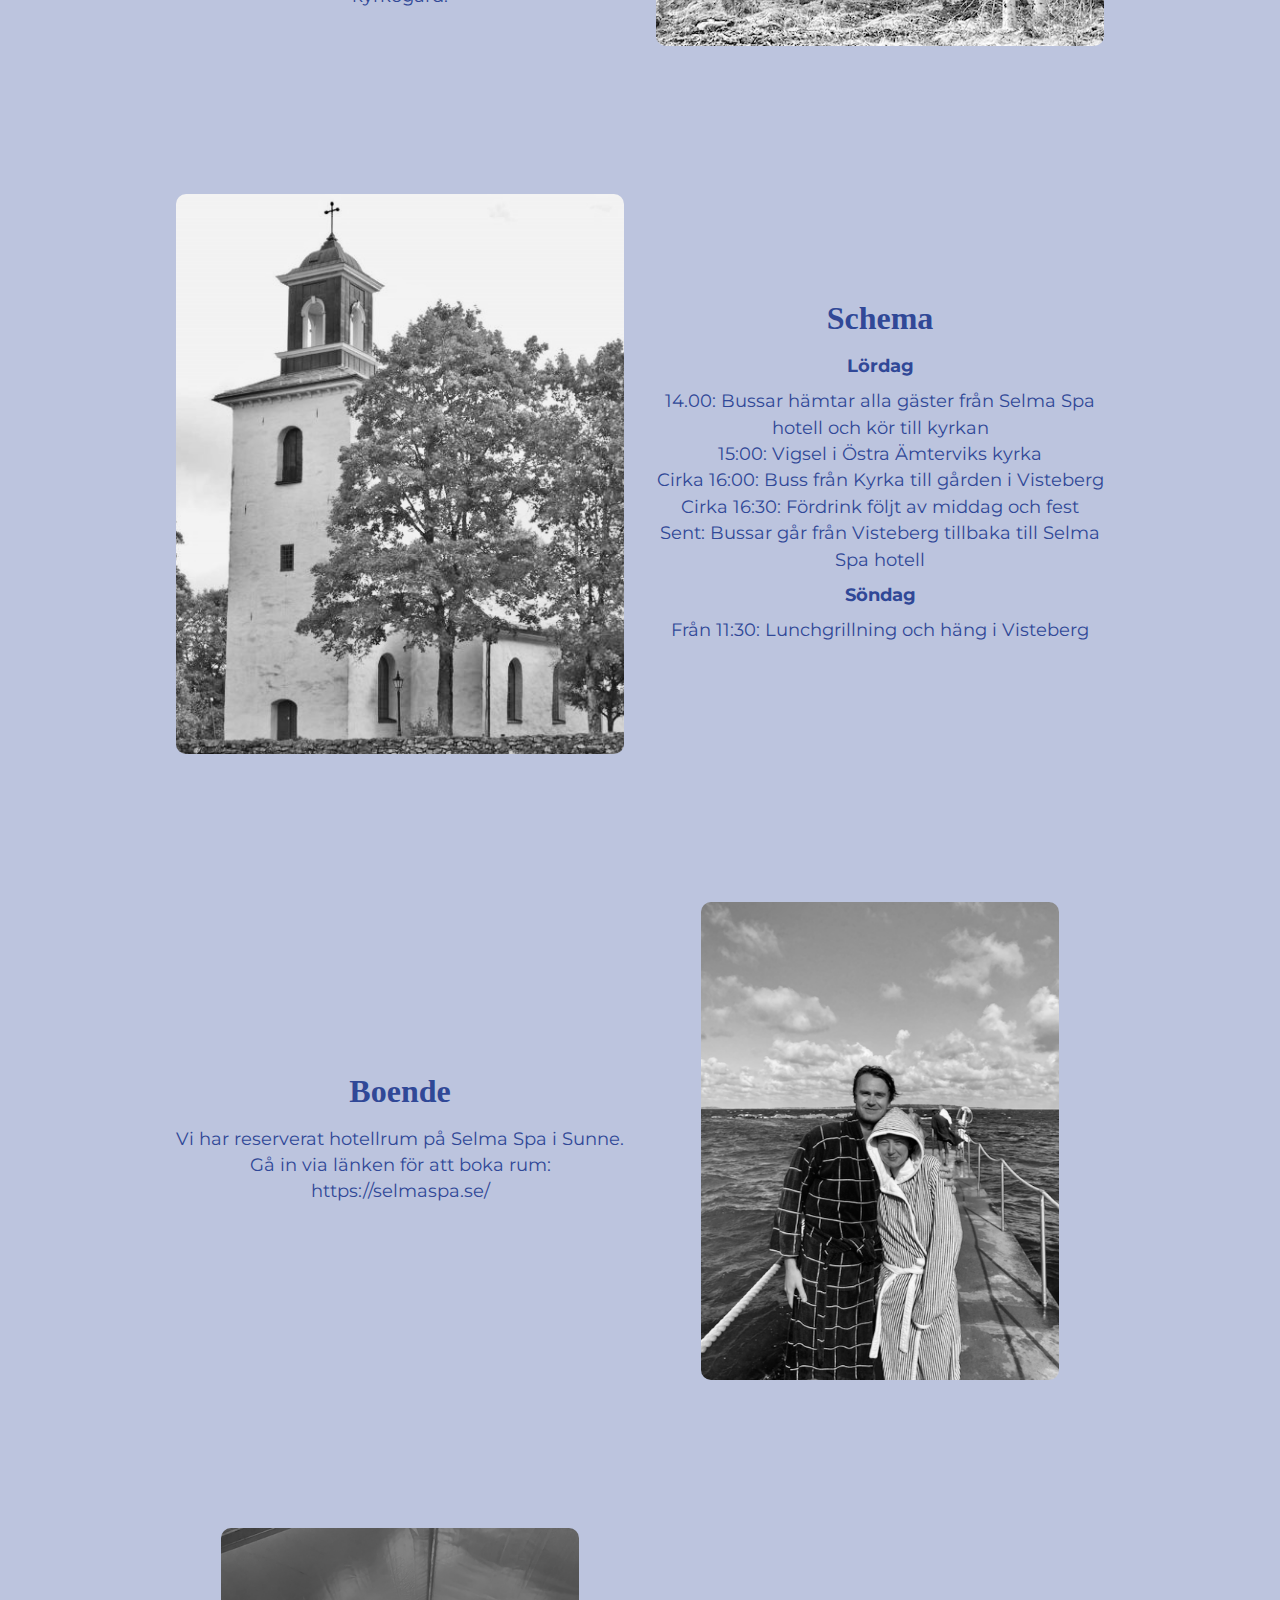
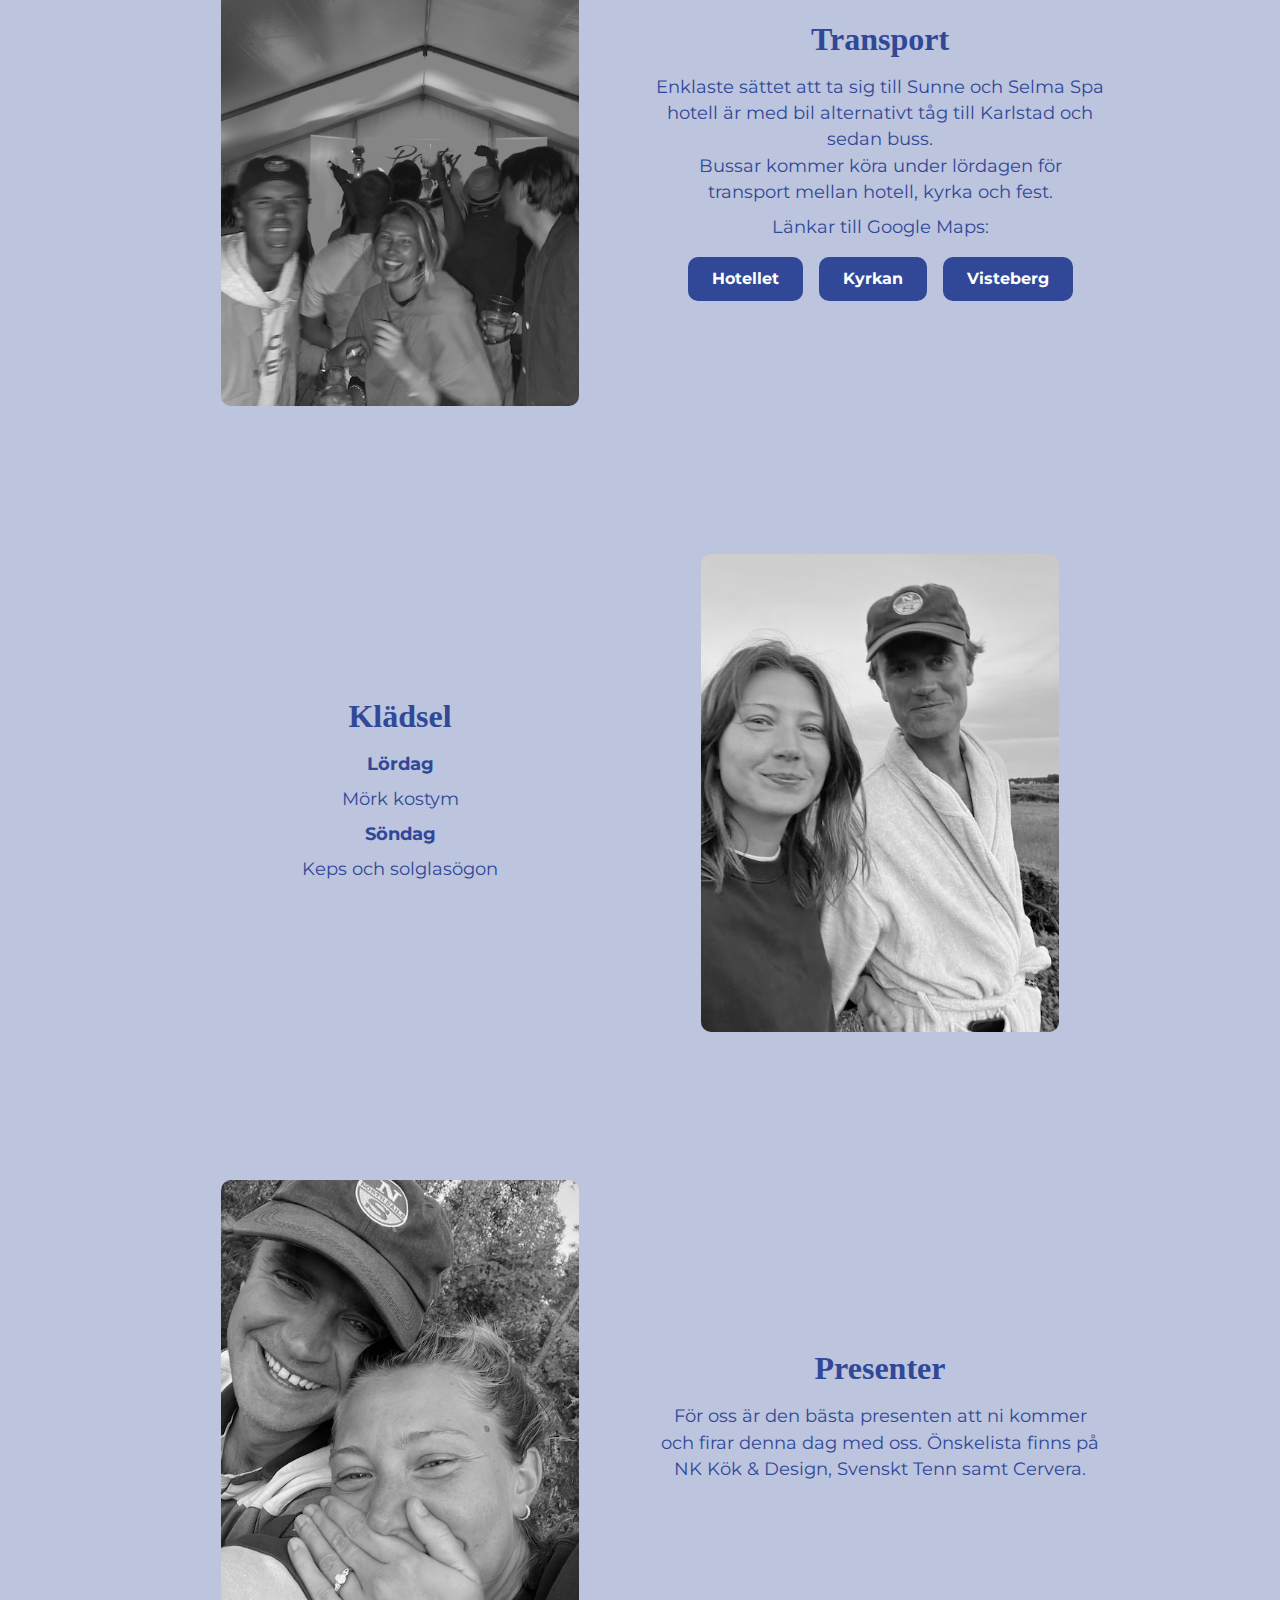
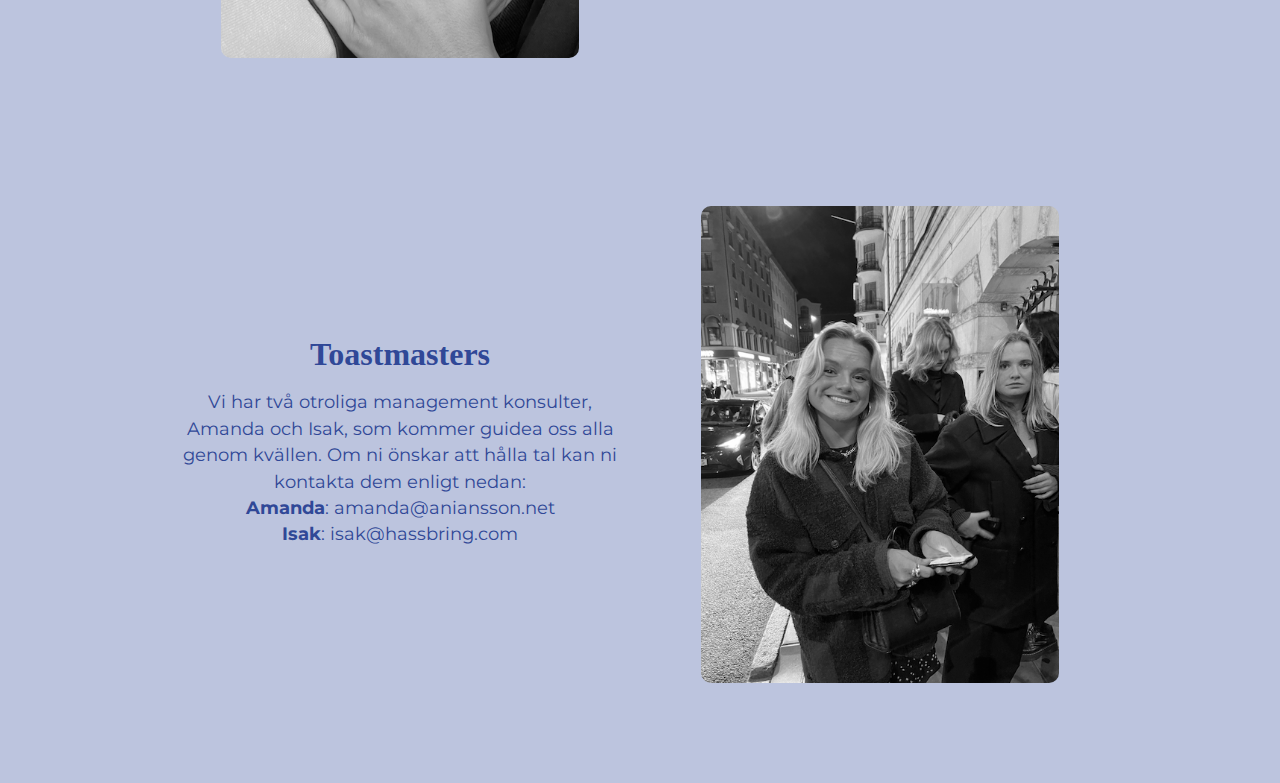
==== commit 64a82666: "updated text" ====
--- a/index.html
+++ b/index.html
@@ -34,9 +34,18 @@
             </div>
             <div class="text-container">
                 <h2>Om platsen</h2>
-                <p>Östra Ämtervik är en by i Värmland, känd för sin natursköna omgivning och nära koppling till Selma
-                    Lagerlöf och Mårbacka. Orten präglas av fridfull landsbygd, kultur och möjligheter till
-                    naturupplevelser. Här möts historia, tradition och värmländsk charm.</p>
+                <p>”Där Nol i Visteberg” (norrut i Visteberg) heter gården som vi
+                    firar bröllop på och som varit Ninas familjs landställe sedan
+                    mer än ett halvt sekel tillbaka. Ninas mammas morfar är född på gården som ligger framför denna, men
+                    Där Nol har varit i familjens ägo sedan slutet av 40-talet. Då bodde
+                    Ninas mormor och hennes föräldrar där, främst på loven och i Nacka i
+                    övrigt. Numer äger Ninas morbröder Johan och Love Hemberg
+                    gården.<br>
+                    Fryksdalen som gården ligger i präglas av blånande berg och djupa
+                    dalar med vackra sjöar. Några platser som nämns i Selma Lagerlöfs böcker och som är väl värda ett
+                    besök
+                    finns i närheten, Mårbacka, Rottneros, Tossebergsklätten och Sunne
+                    kyrka. Selma Lagerlöfs grav finns på Östra Ämterviks kyrkogård.</p>
             </div>
         </section>
 
@@ -48,7 +57,8 @@
             <div class="text-container">
                 <h2>Schema</h2>
                 <p><b>Lördag</b></p>
-                <p>14.00: Bussar hämtar alla gäster från Selma Spa hotell och kör till kyrkan<br>15:00: Vigsel<br> Cirka
+                <p>14.00: Bussar hämtar alla gäster från Selma Spa hotell och kör till kyrkan<br>15:00: Vigsel i Östra
+                    Ämterviks kyrka<br> Cirka
                     16:00: Buss från Kyrka till gården i Visteberg<br> Cirka 16:30: Fördrink följt av middag och
                     fest<br> Sent: Bussar går från Visteberg tillbaka till Selma Spa hotell</p>
                 <p><b>Söndag</b></p>
@@ -102,7 +112,7 @@
                 <p><b>Lördag</b></p>
                 <p>Mörk kostym</p>
                 <p><b>Söndag</b></p>
-                <p>Tailgate casual</p>
+                <p>Keps och solglasögon</p>
             </div>
         </section>
         <!-- Section 7: Image Left, Text Right -->
@@ -112,17 +122,22 @@
             </div>
             <div class="text-container">
                 <h2>Presenter</h2>
-                <p>Presentlista här.</p>
+                <p>För oss är den bästa presenten att ni kommer och firar denna dag med oss. Önskelista finns på NK Kök
+                    & Design, Svenskt Tenn samt Cervera.</p>
             </div>
         </section>
         <!-- Section 8: Image Left, Text Right -->
         <section class="content-section reverse-section">
             <div class="image-container">
-                <img id="section5-image" src="assets/images/fest.png" alt="Image 5">
+                <img id="section5-image" src="assets/images/amanda.png" alt="Image 5">
             </div>
             <div class="text-container">
                 <h2>Toastmasters</h2>
-                <p> Amanda och Isak</p>
+                <p>Vi har två otroliga management konsulter, Amanda och Isak, som kommer guidea oss alla genom kvällen.
+                    Om ni önskar att hålla tal kan ni kontakta dem enligt nedan:<br>
+                    <b>Amanda</b>: amanda@aniansson.net<br>
+                    <b>Isak</b>: isak@hassbring.com
+                </p>
             </div>
         </section>
     </main>
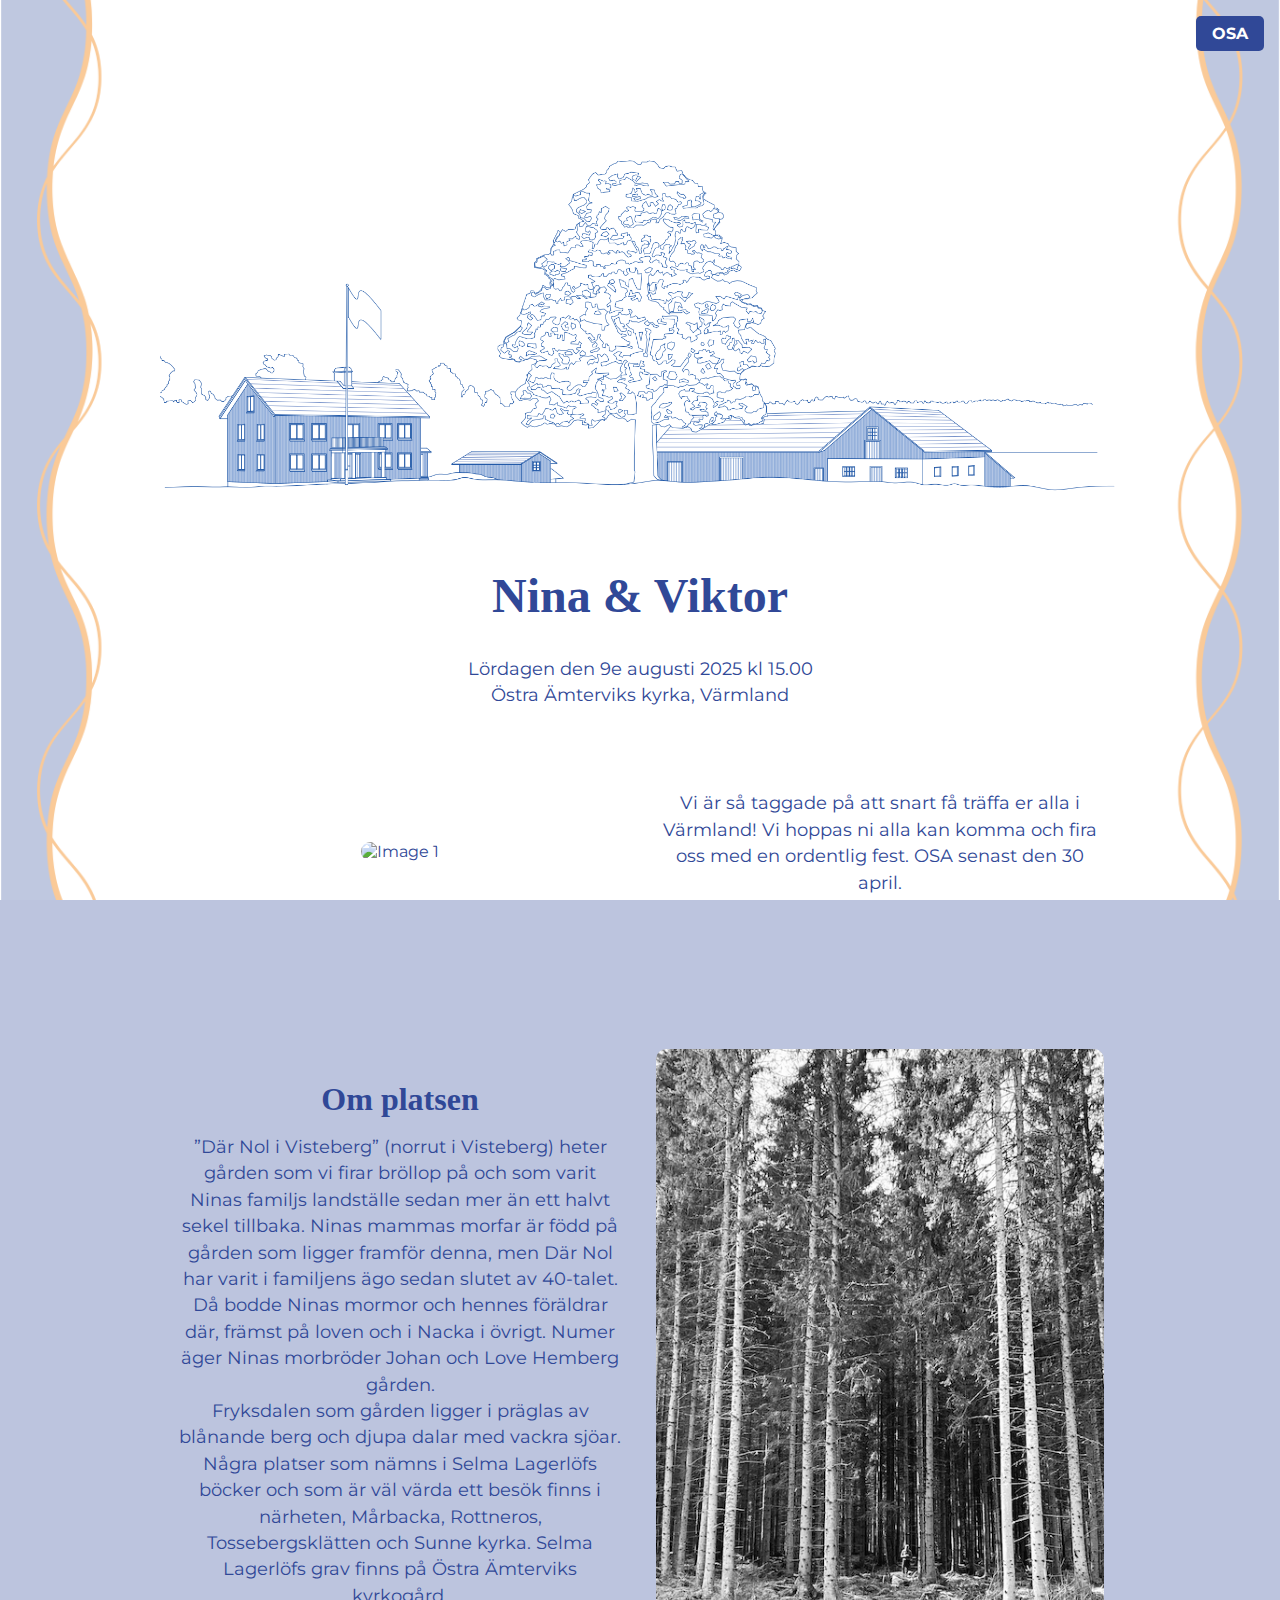
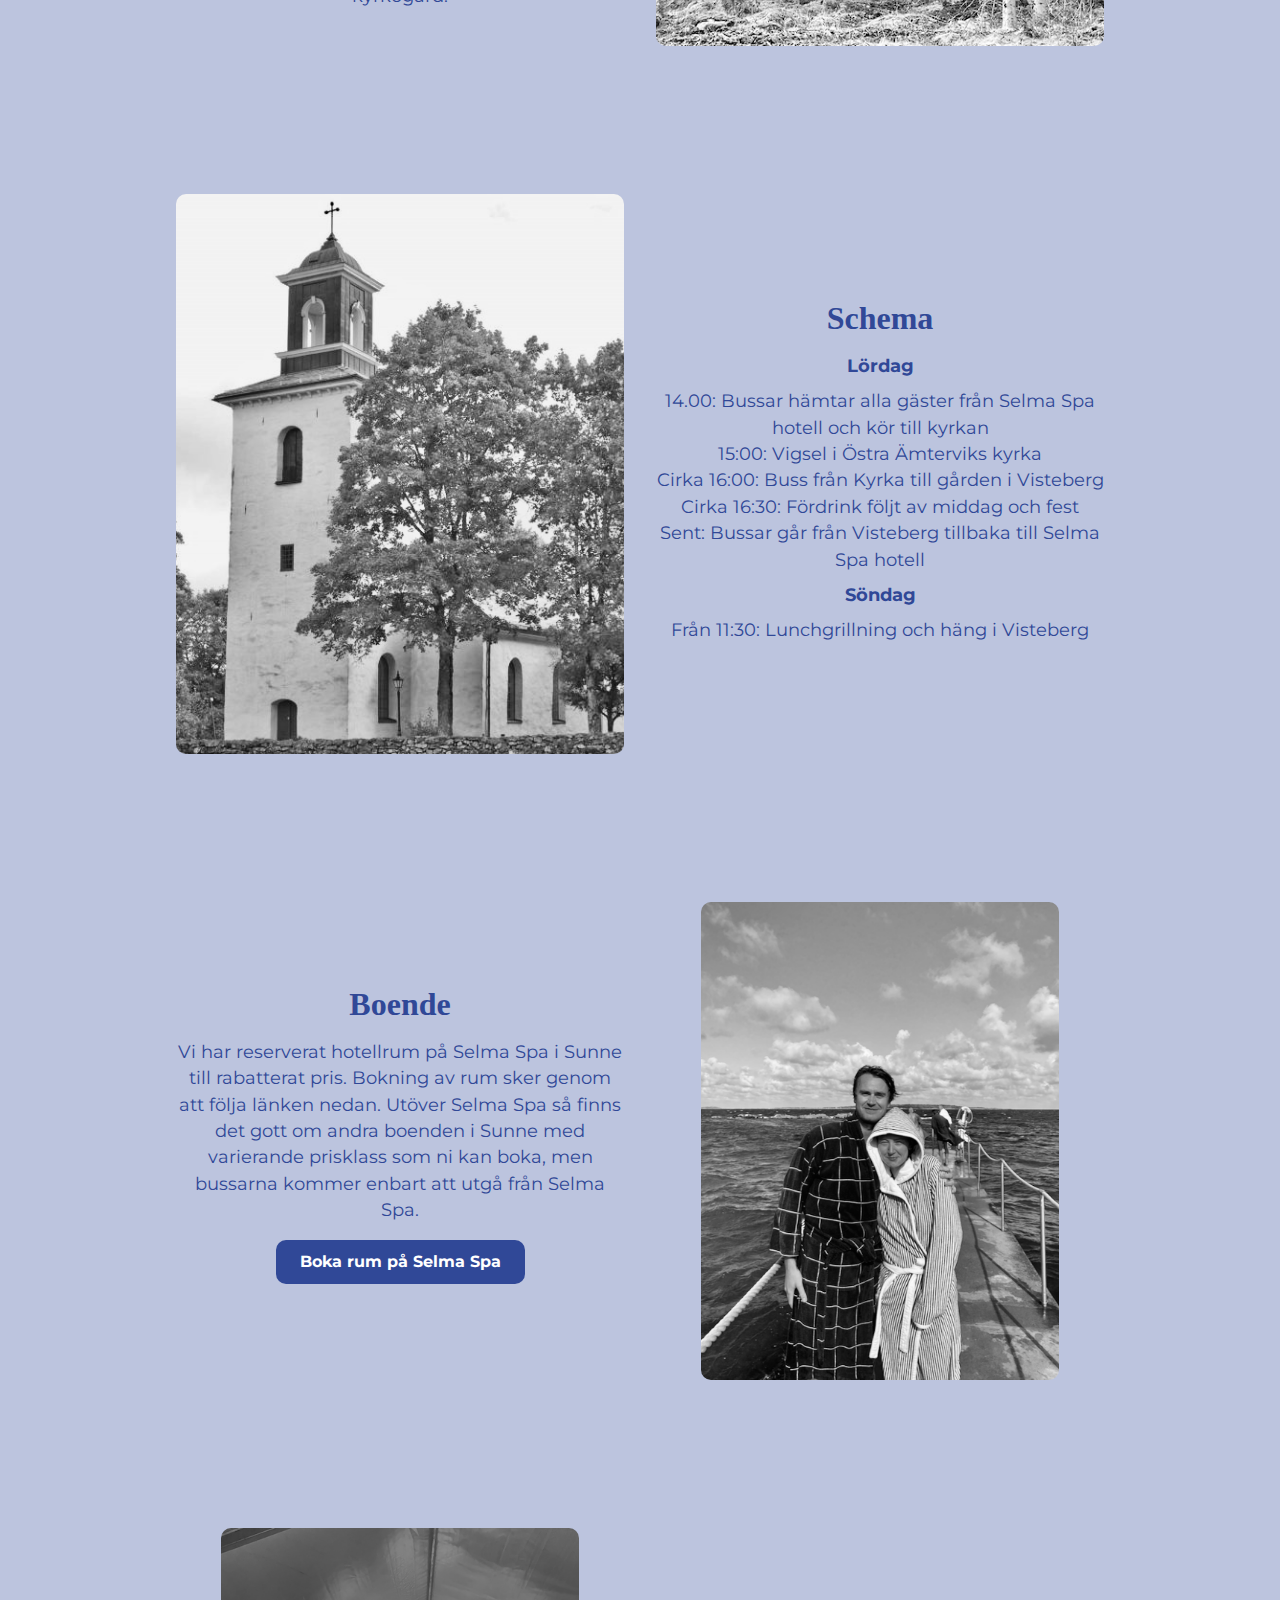
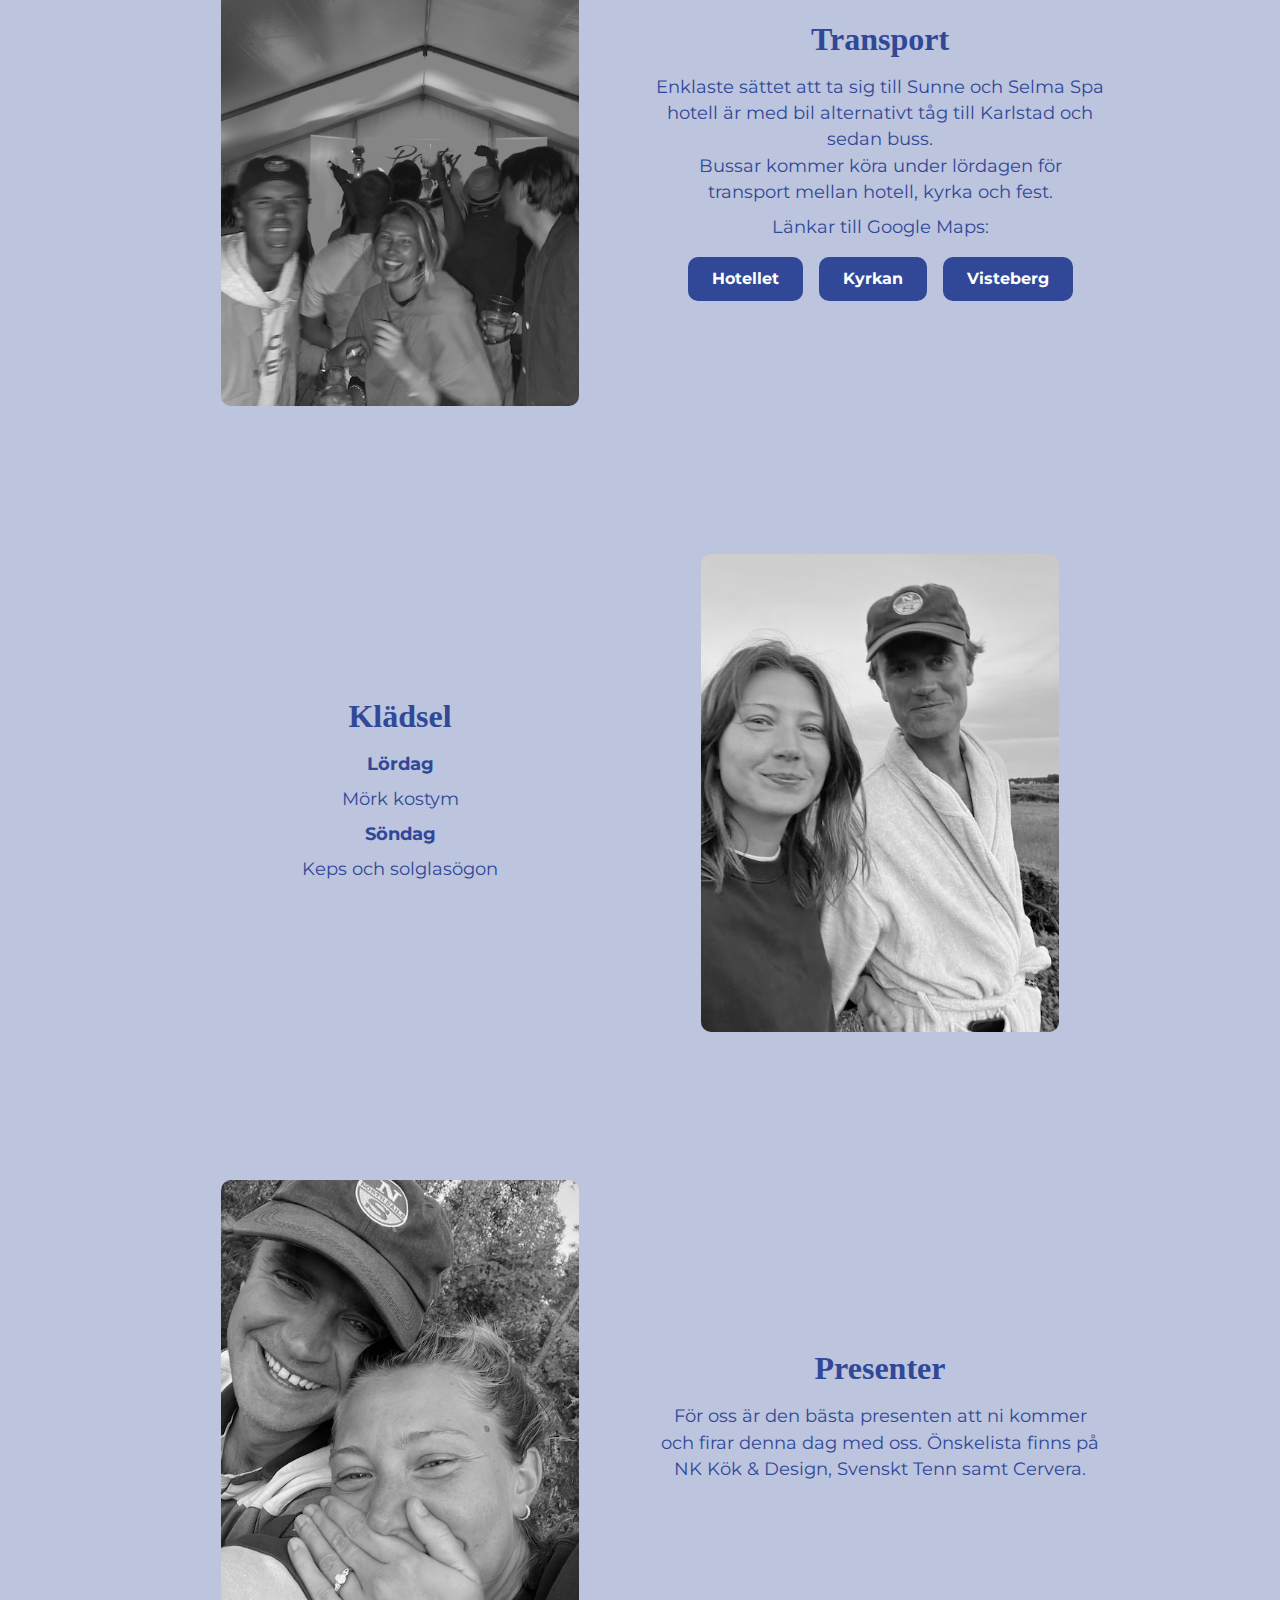
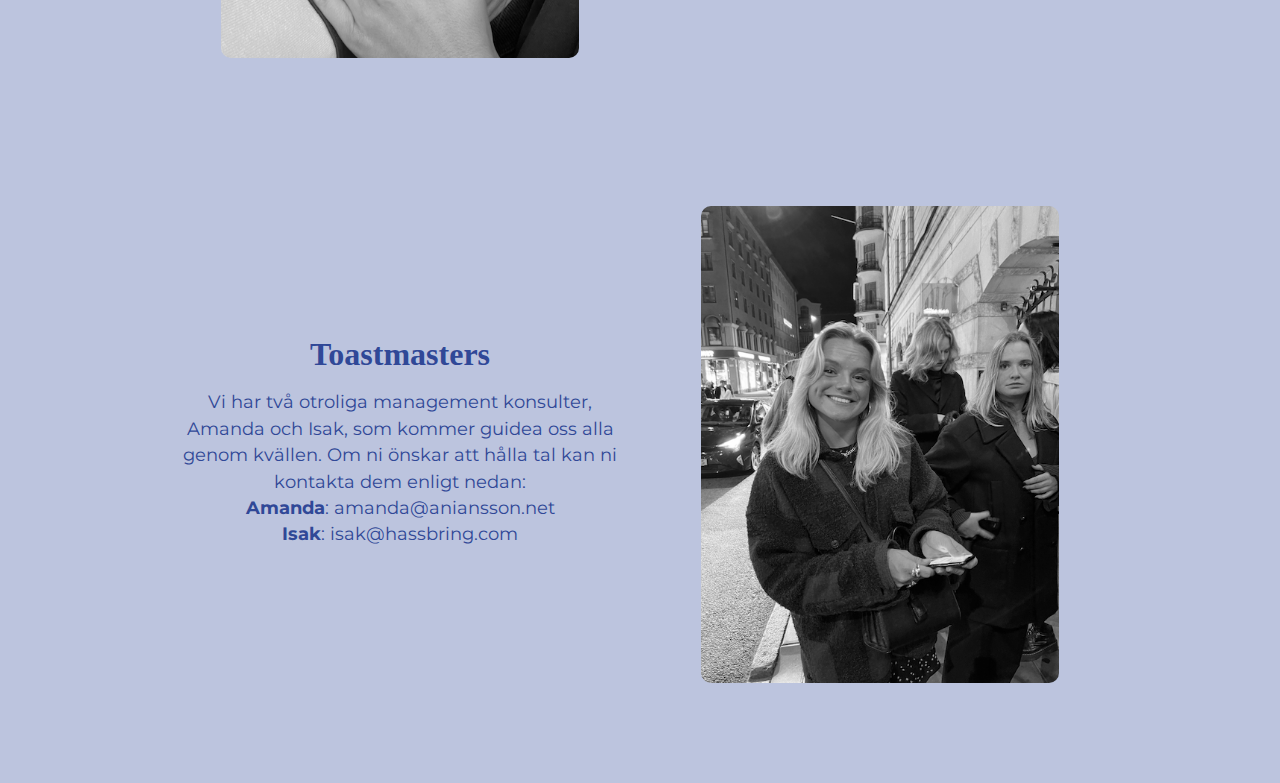
==== commit d52d5785: "added booking link for hotel" ====
--- a/index.html
+++ b/index.html
@@ -73,8 +73,14 @@
             </div>
             <div class="text-container">
                 <h2>Boende</h2>
-                <p>Vi har reserverat hotellrum på Selma Spa i Sunne. Gå in via länken för att boka rum:
-                    https://selmaspa.se/</p>
+                <p>Vi har reserverat hotellrum på Selma Spa i Sunne till rabatterat pris. Bokning av rum sker genom att
+                    följa länken nedan. Utöver Selma Spa så finns det gott om andra boenden i Sunne med varierande
+                    prisklass som ni kan boka, men bussarna kommer enbart att utgå från Selma Spa.
+                </p>
+                <div class="button-container">
+                    <!-- Hotel Booking -->
+                    <a href="https://app.mews.com/distributor/d896007b-648e-47c5-bd74-b164007d7485?mewsAvailabilityBlockId=857e5cd2-c4c6-42c8-8ef8-b21800f38d34&mewsStart=2025-08-09&mewsEnd=2025-08-10" target="_blank" class="map-button">Boka rum på Selma Spa</a>
+                </div>
             </div>
         </section>
         <!-- Section 5: Image Left, Text Right -->
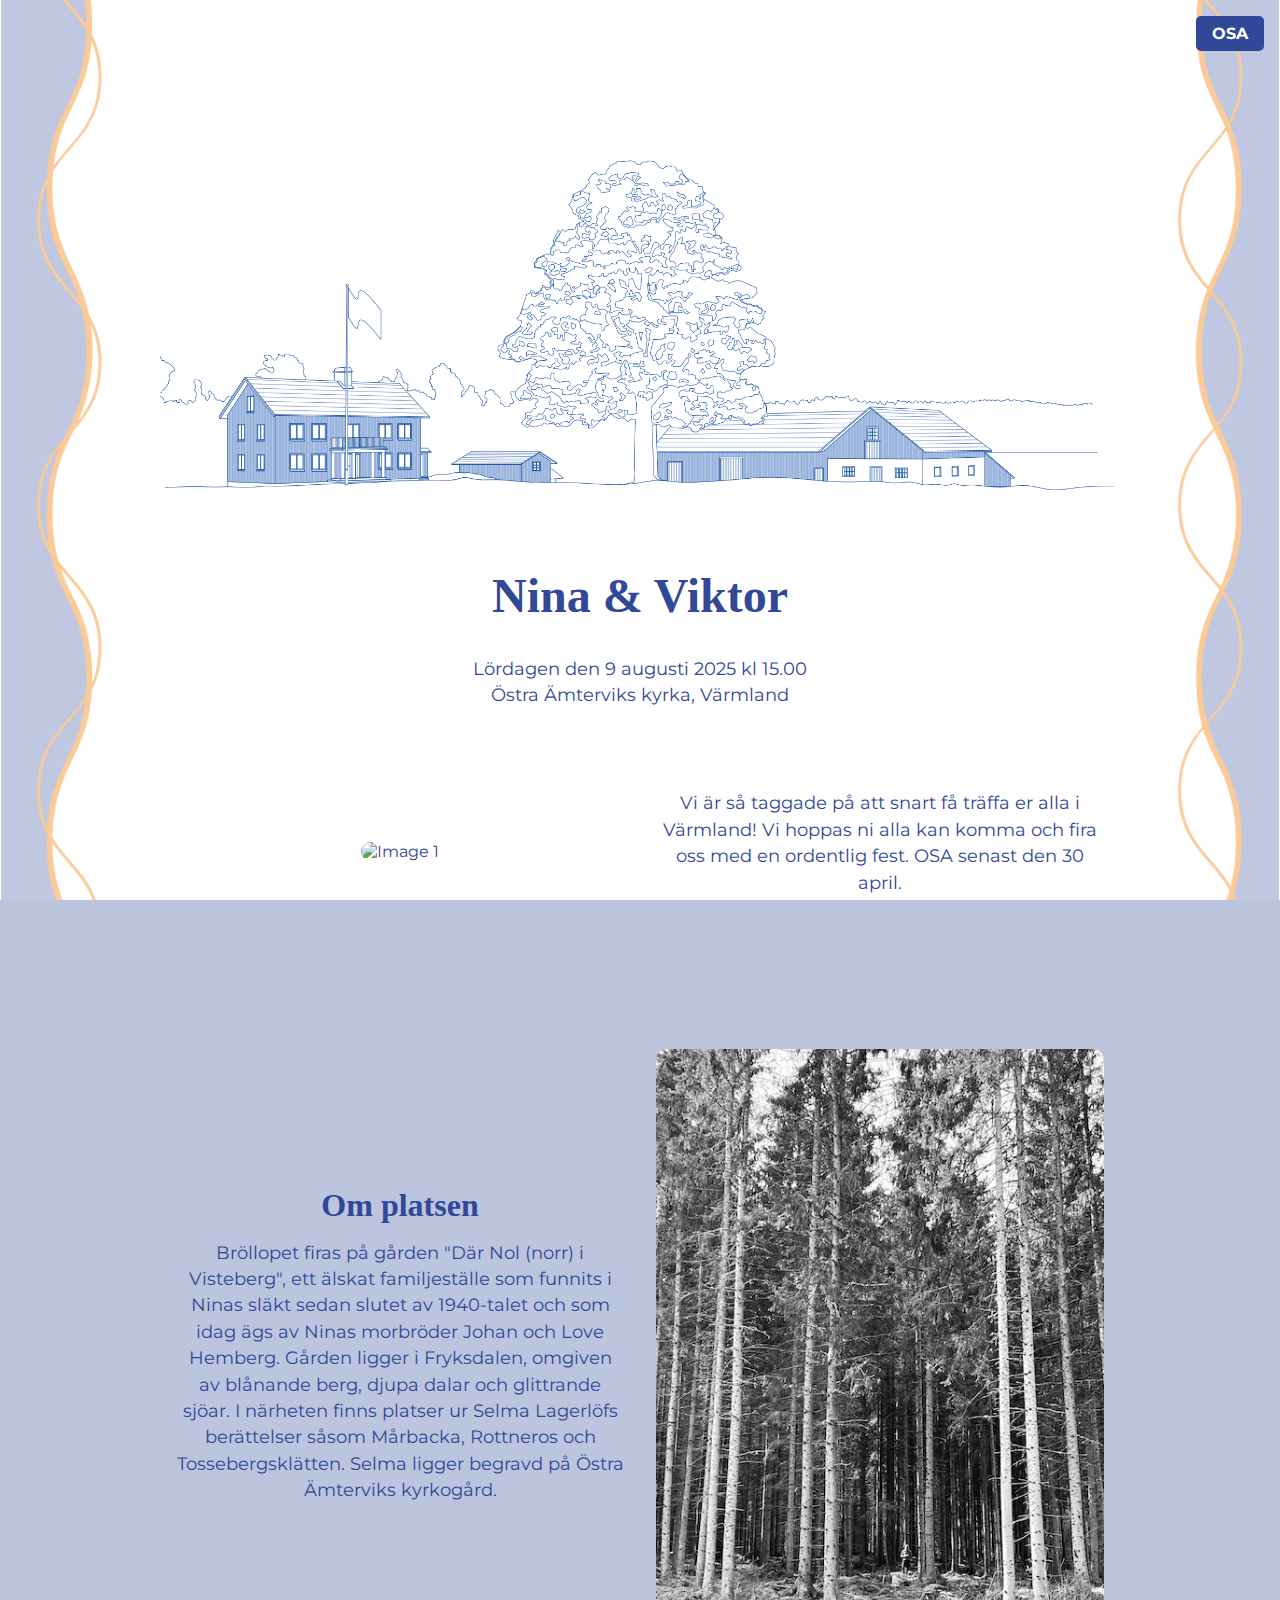
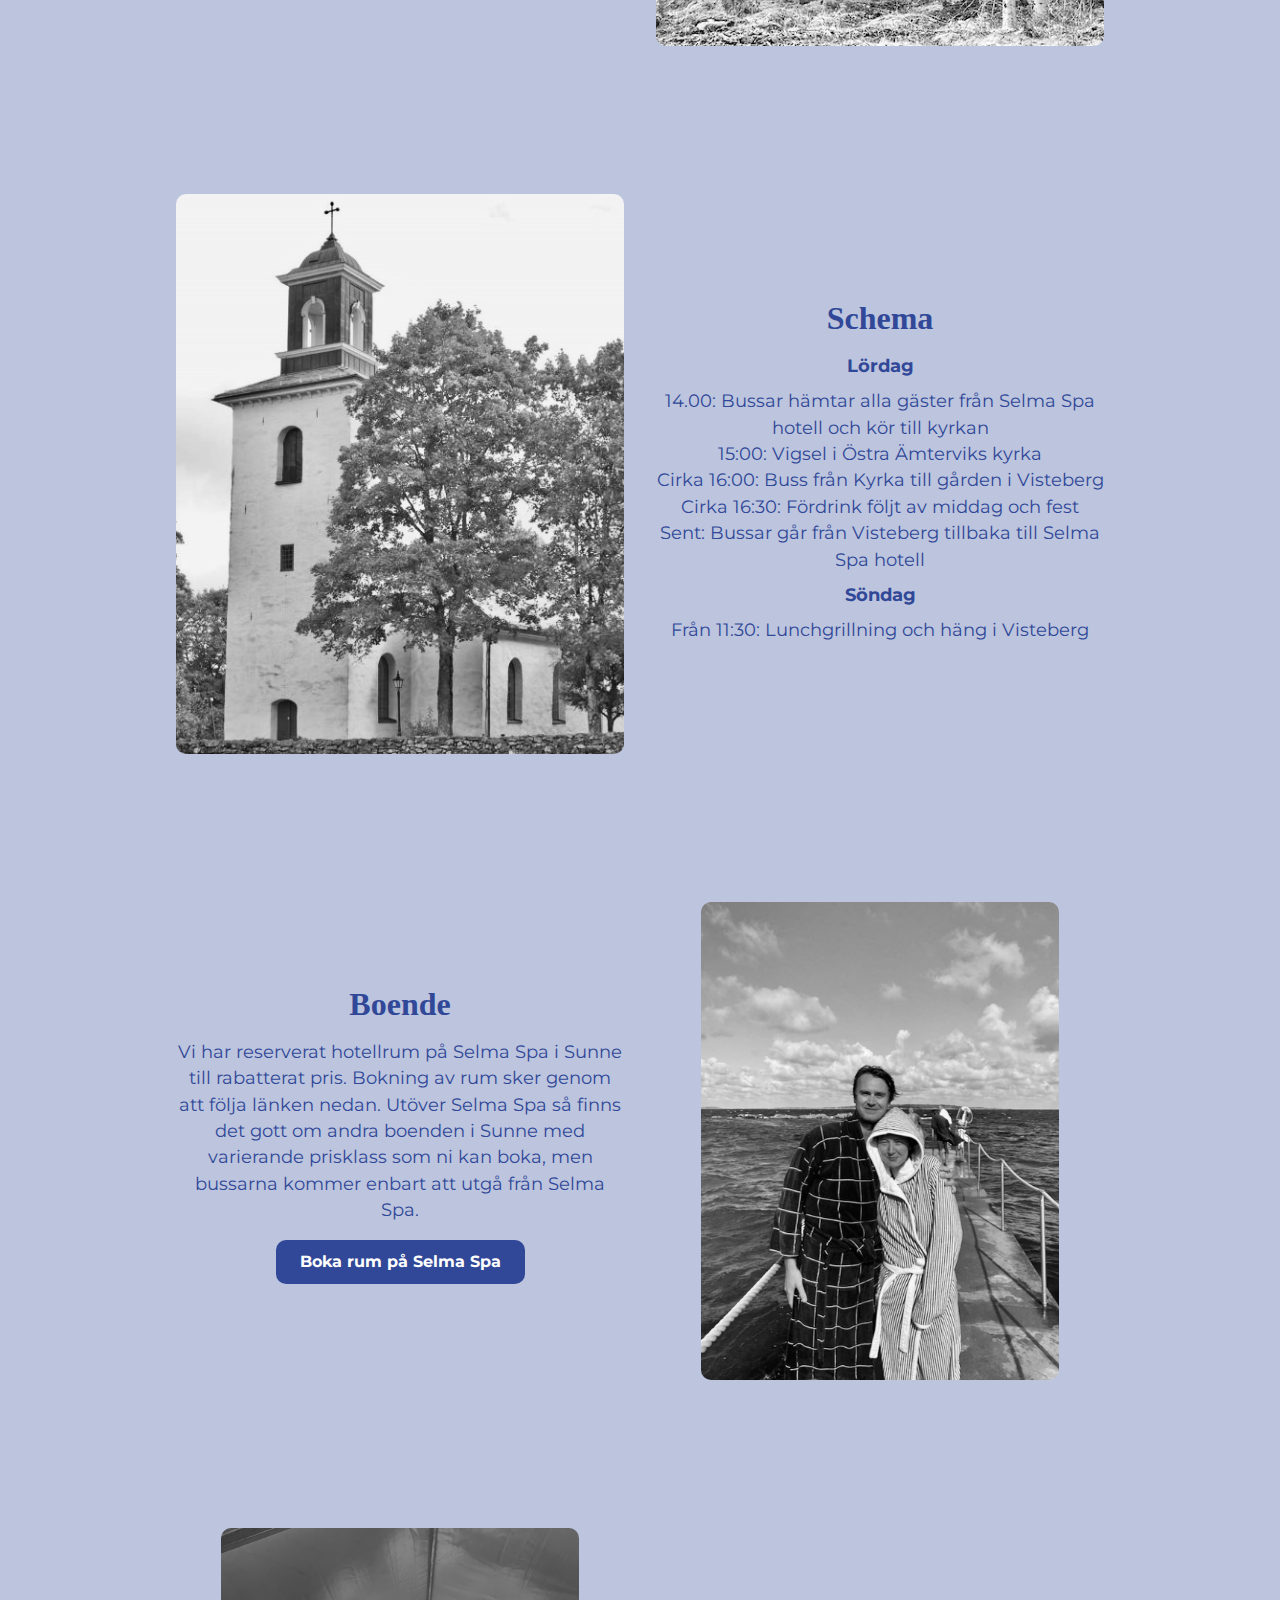
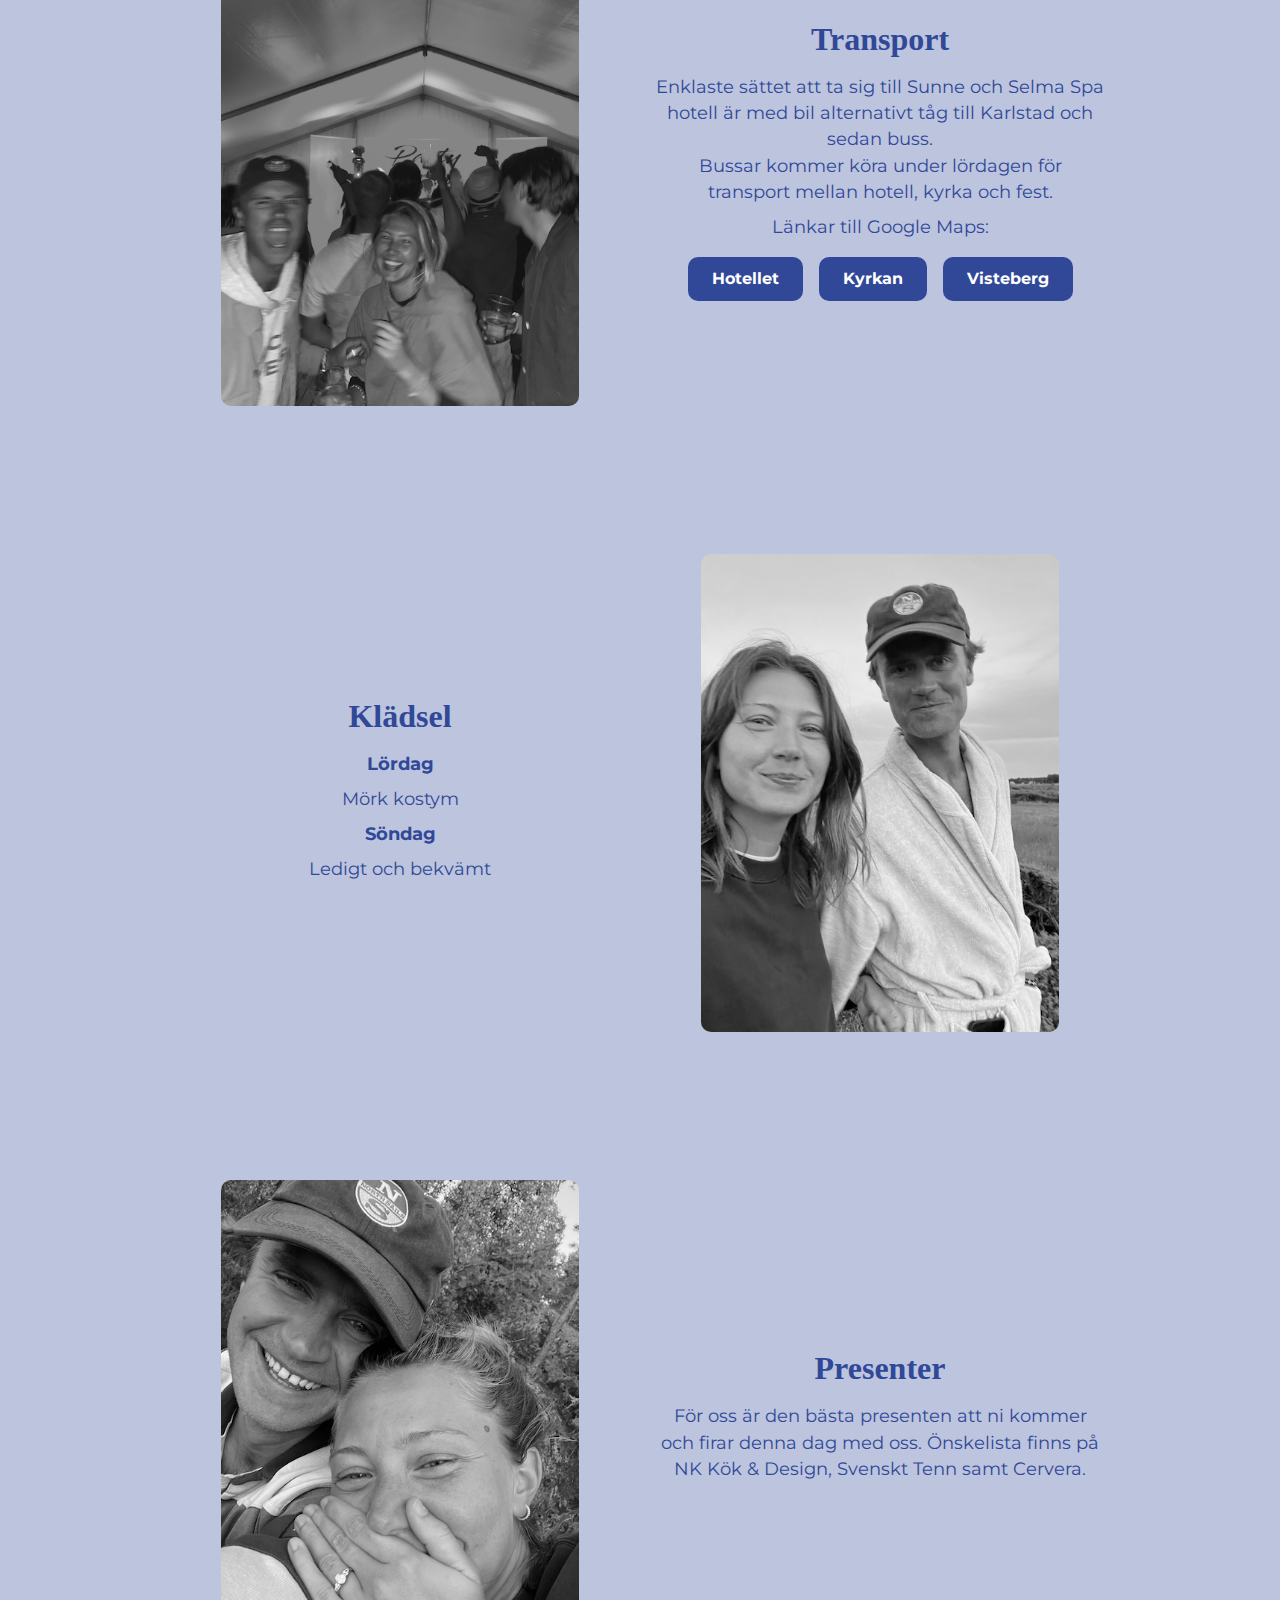
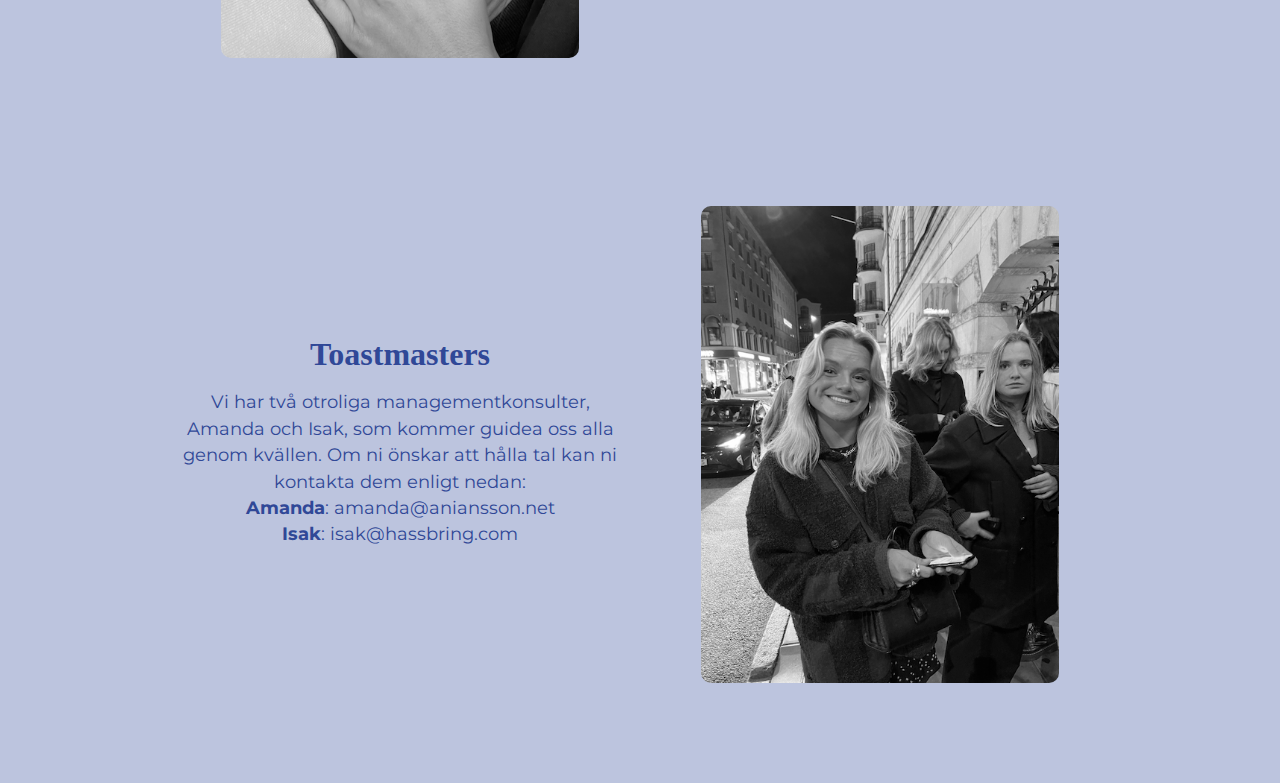
==== commit 69c9e6fc: "updated all text" ====
--- a/index.html
+++ b/index.html
@@ -15,7 +15,7 @@
     <main>
         <img src="assets/images/huset_bild.png" alt="Event Image">
         <h1>Nina & Viktor</h1>
-        <p>Lördagen den 9e augusti 2025 kl 15.00<br>Östra Ämterviks kyrka, Värmland</p>
+        <p>Lördagen den 9 augusti 2025 kl 15.00<br>Östra Ämterviks kyrka, Värmland</p>
         <!-- Section 1: Image Left, Text Right -->
         <section class="content-section">
             <div class="image-container">
@@ -34,18 +34,12 @@
             </div>
             <div class="text-container">
                 <h2>Om platsen</h2>
-                <p>”Där Nol i Visteberg” (norrut i Visteberg) heter gården som vi
-                    firar bröllop på och som varit Ninas familjs landställe sedan
-                    mer än ett halvt sekel tillbaka. Ninas mammas morfar är född på gården som ligger framför denna, men
-                    Där Nol har varit i familjens ägo sedan slutet av 40-talet. Då bodde
-                    Ninas mormor och hennes föräldrar där, främst på loven och i Nacka i
-                    övrigt. Numer äger Ninas morbröder Johan och Love Hemberg
-                    gården.<br>
-                    Fryksdalen som gården ligger i präglas av blånande berg och djupa
-                    dalar med vackra sjöar. Några platser som nämns i Selma Lagerlöfs böcker och som är väl värda ett
-                    besök
-                    finns i närheten, Mårbacka, Rottneros, Tossebergsklätten och Sunne
-                    kyrka. Selma Lagerlöfs grav finns på Östra Ämterviks kyrkogård.</p>
+                <p>Bröllopet firas på gården "Där Nol (norr) i Visteberg", ett älskat familjeställe som funnits i Ninas
+                    släkt sedan slutet av 1940-talet och som idag ägs av Ninas morbröder Johan och Love Hemberg.
+                    Gården ligger i Fryksdalen, omgiven av blånande berg, djupa dalar och glittrande sjöar. I närheten
+                    finns platser ur Selma Lagerlöfs berättelser såsom Mårbacka, Rottneros och Tossebergsklätten. Selma
+                    ligger begravd på Östra Ämterviks kyrkogård.
+                </p>
             </div>
         </section>
 
@@ -79,7 +73,8 @@
                 </p>
                 <div class="button-container">
                     <!-- Hotel Booking -->
-                    <a href="https://app.mews.com/distributor/d896007b-648e-47c5-bd74-b164007d7485?mewsAvailabilityBlockId=857e5cd2-c4c6-42c8-8ef8-b21800f38d34&mewsStart=2025-08-09&mewsEnd=2025-08-10" target="_blank" class="map-button">Boka rum på Selma Spa</a>
+                    <a href="https://app.mews.com/distributor/d896007b-648e-47c5-bd74-b164007d7485?mewsAvailabilityBlockId=857e5cd2-c4c6-42c8-8ef8-b21800f38d34&mewsStart=2025-08-09&mewsEnd=2025-08-10"
+                        target="_blank" class="map-button">Boka rum på Selma Spa</a>
                 </div>
             </div>
         </section>
@@ -118,7 +113,7 @@
                 <p><b>Lördag</b></p>
                 <p>Mörk kostym</p>
                 <p><b>Söndag</b></p>
-                <p>Keps och solglasögon</p>
+                <p>Ledigt och bekvämt</p>
             </div>
         </section>
         <!-- Section 7: Image Left, Text Right -->
@@ -139,7 +134,7 @@
             </div>
             <div class="text-container">
                 <h2>Toastmasters</h2>
-                <p>Vi har två otroliga management konsulter, Amanda och Isak, som kommer guidea oss alla genom kvällen.
+                <p>Vi har två otroliga managementkonsulter, Amanda och Isak, som kommer guidea oss alla genom kvällen.
                     Om ni önskar att hålla tal kan ni kontakta dem enligt nedan:<br>
                     <b>Amanda</b>: amanda@aniansson.net<br>
                     <b>Isak</b>: isak@hassbring.com
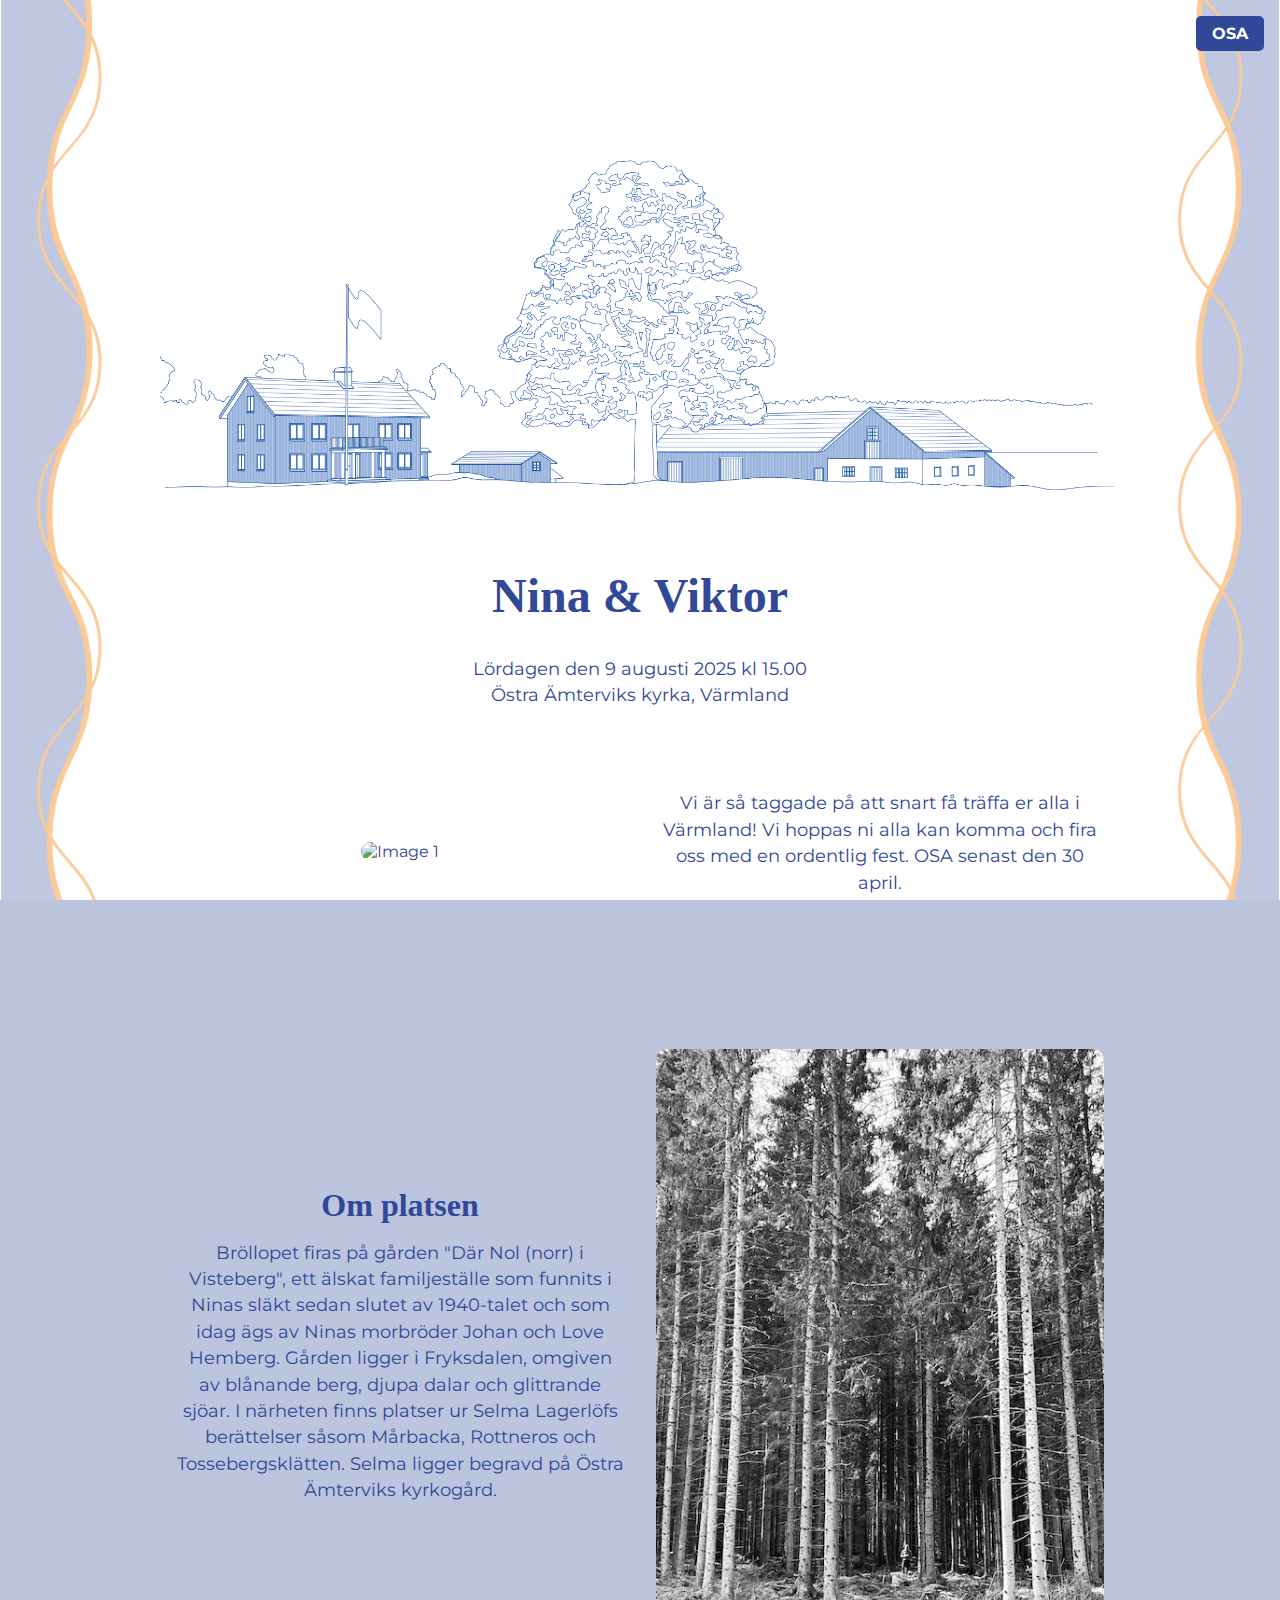
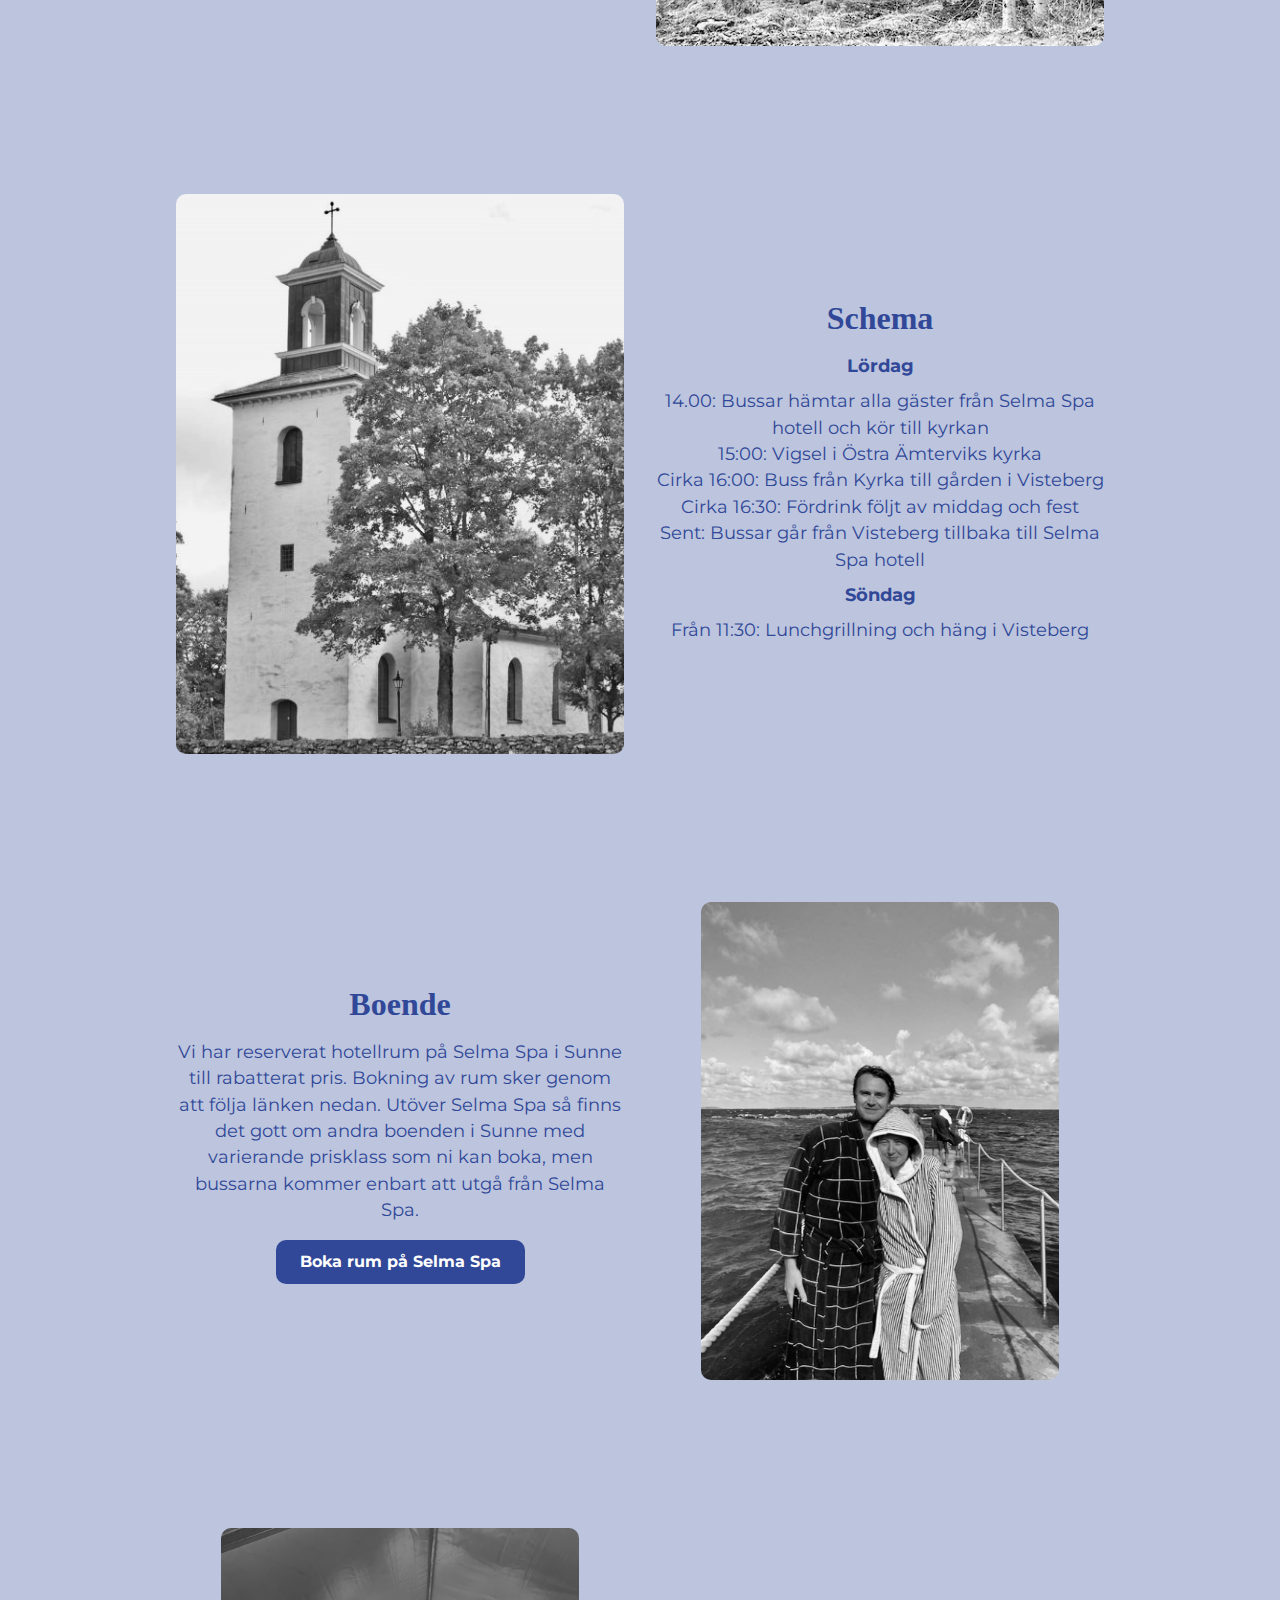
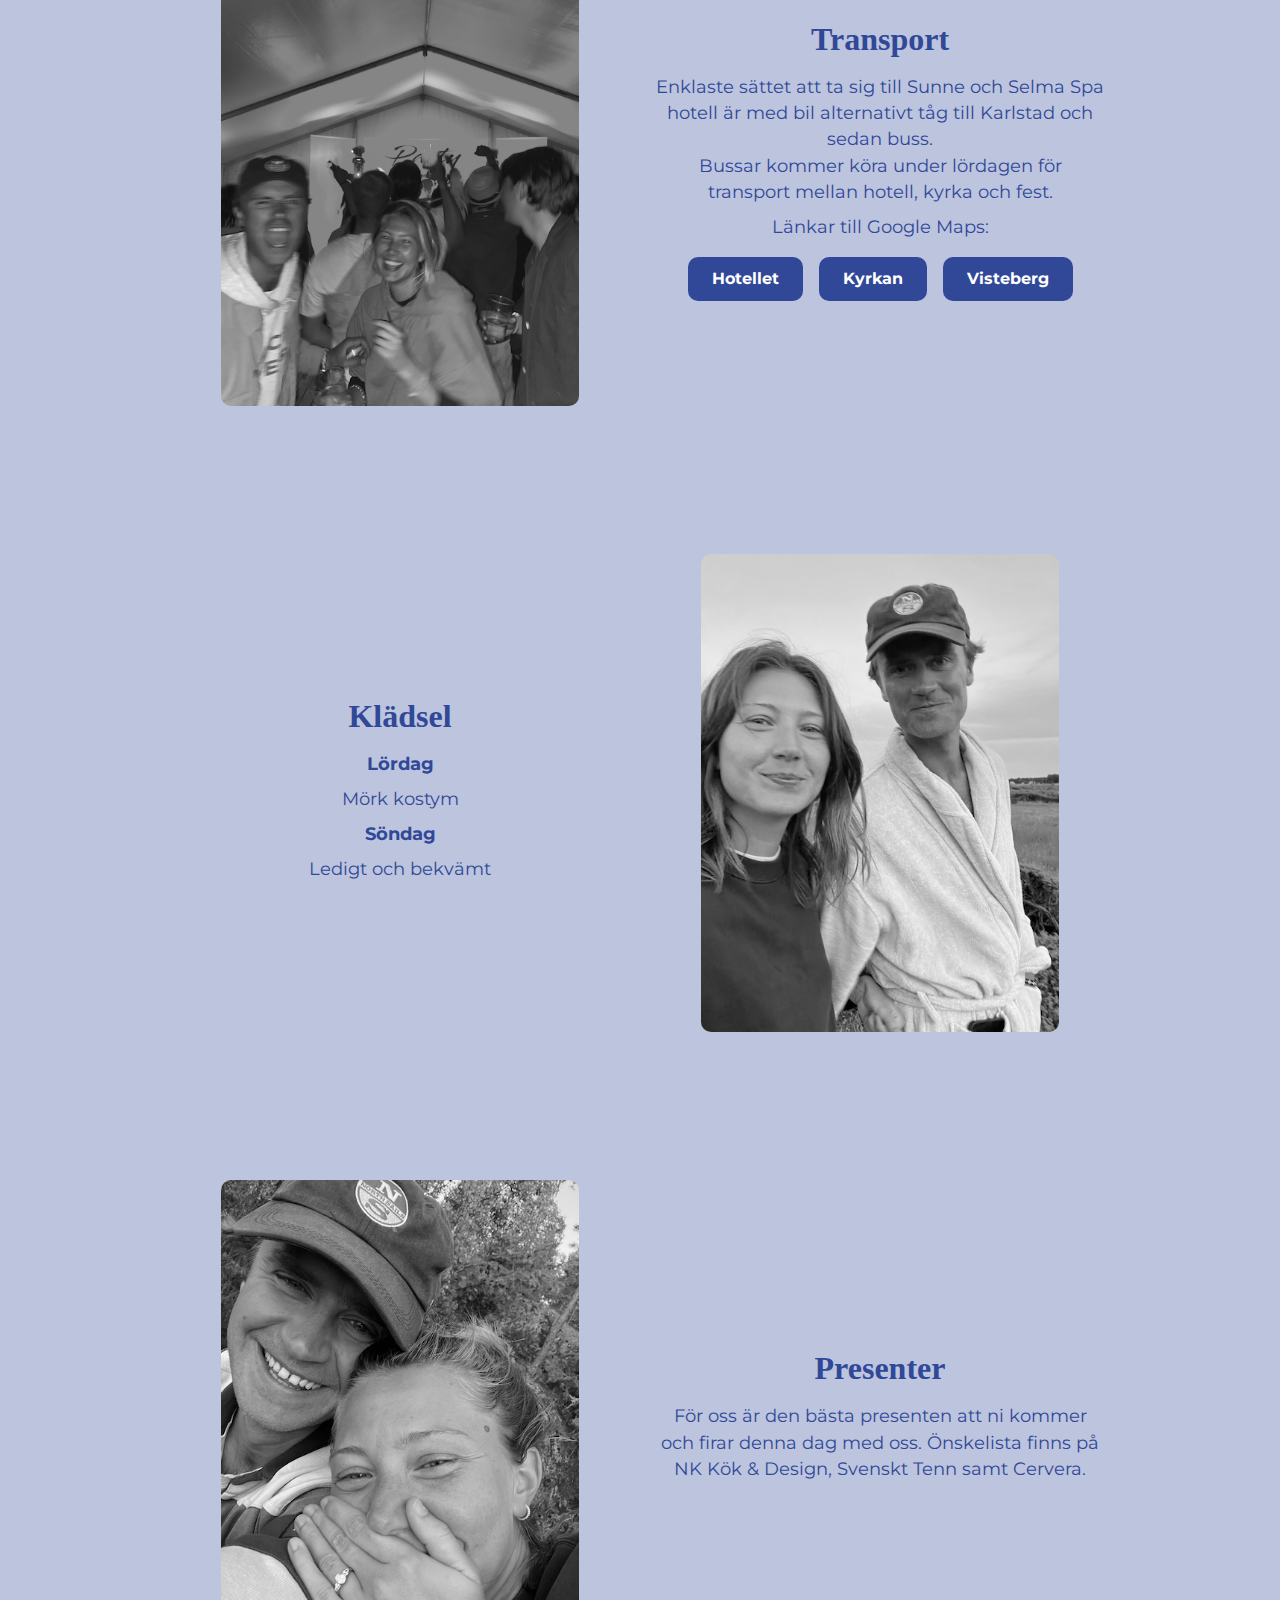
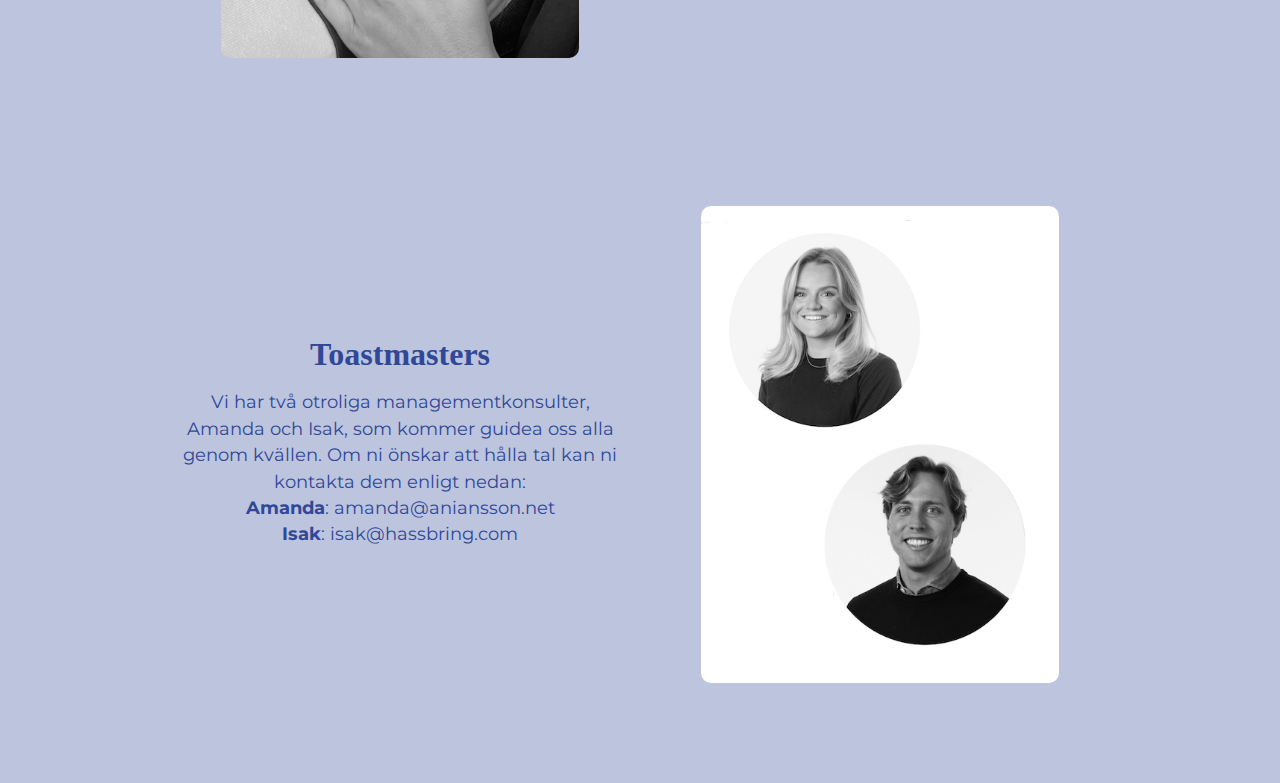
==== commit 9c57743e: "updated pic for tm" ====
--- a/index.html
+++ b/index.html
@@ -130,7 +130,7 @@
         <!-- Section 8: Image Left, Text Right -->
         <section class="content-section reverse-section">
             <div class="image-container">
-                <img id="section5-image" src="assets/images/amanda.png" alt="Image 5">
+                <img id="section5-image" src="assets/images/amanda_isak.png" alt="Image 5">
             </div>
             <div class="text-container">
                 <h2>Toastmasters</h2>
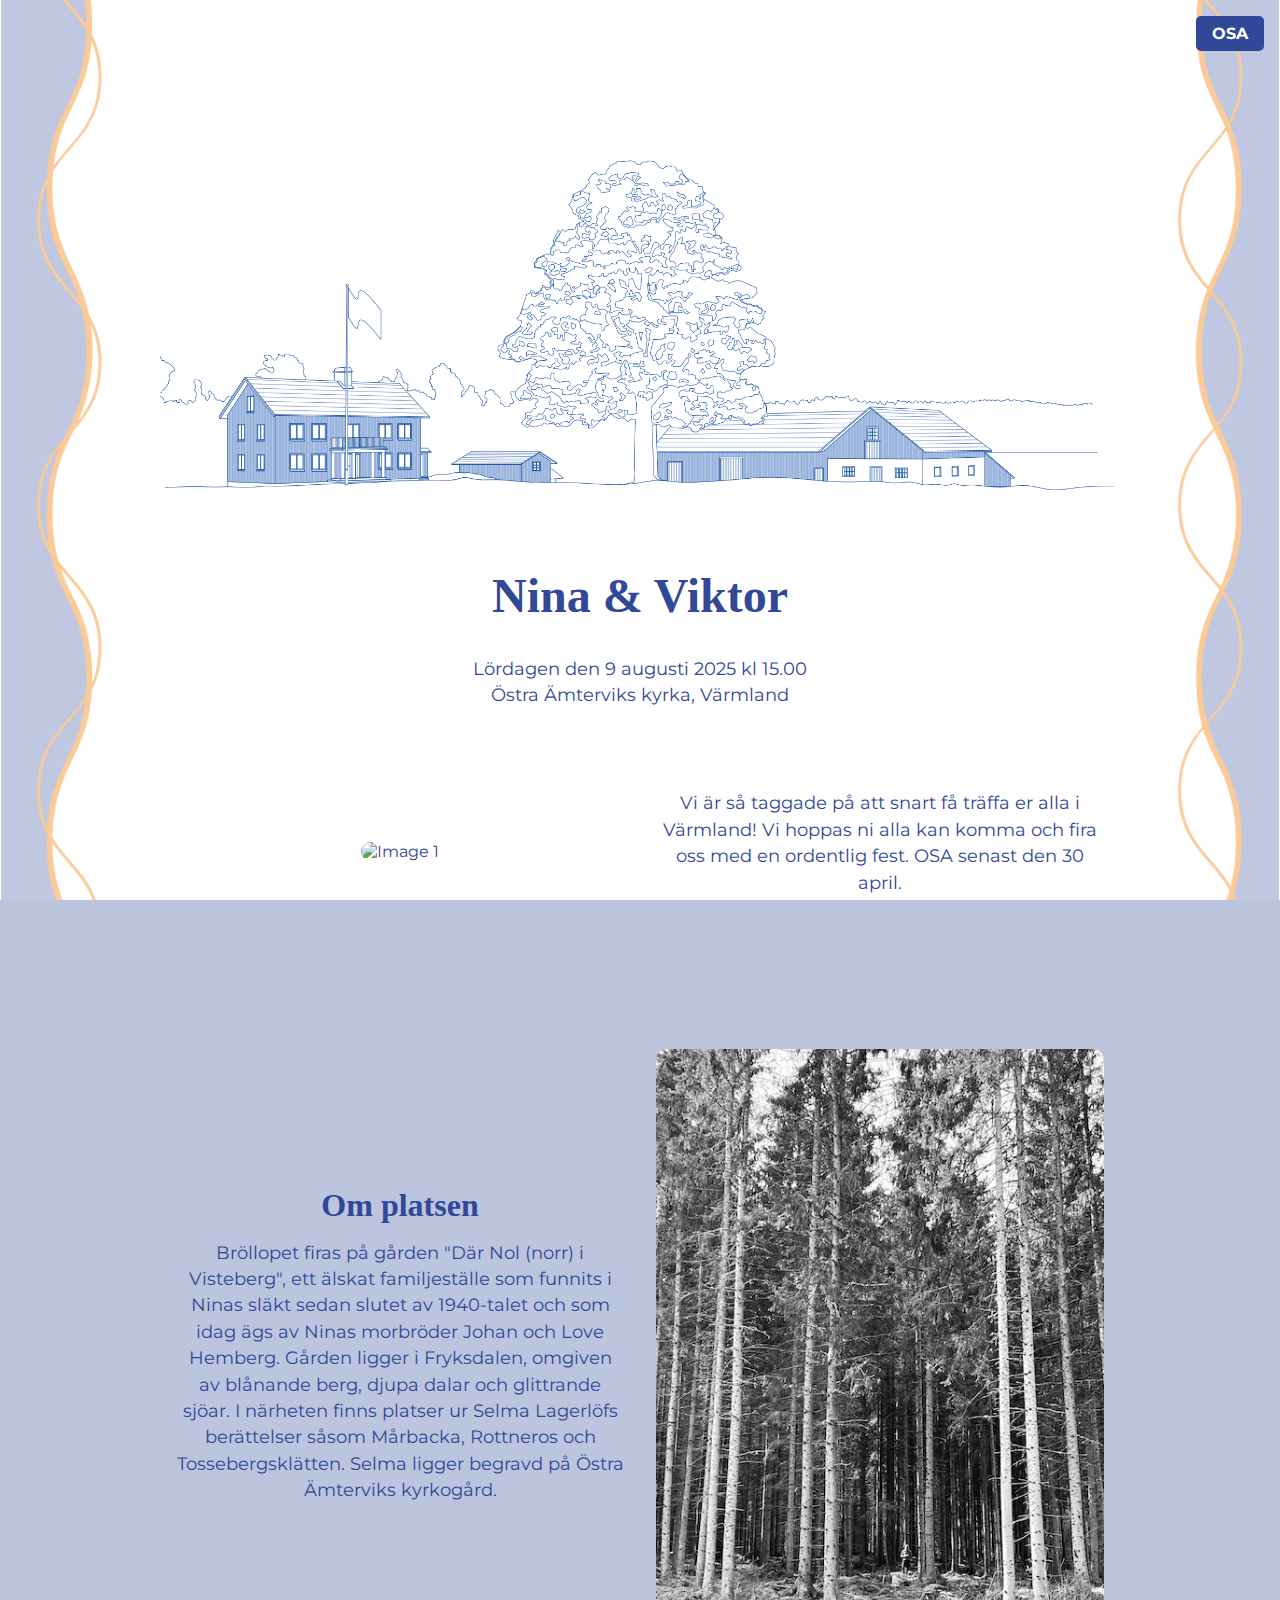
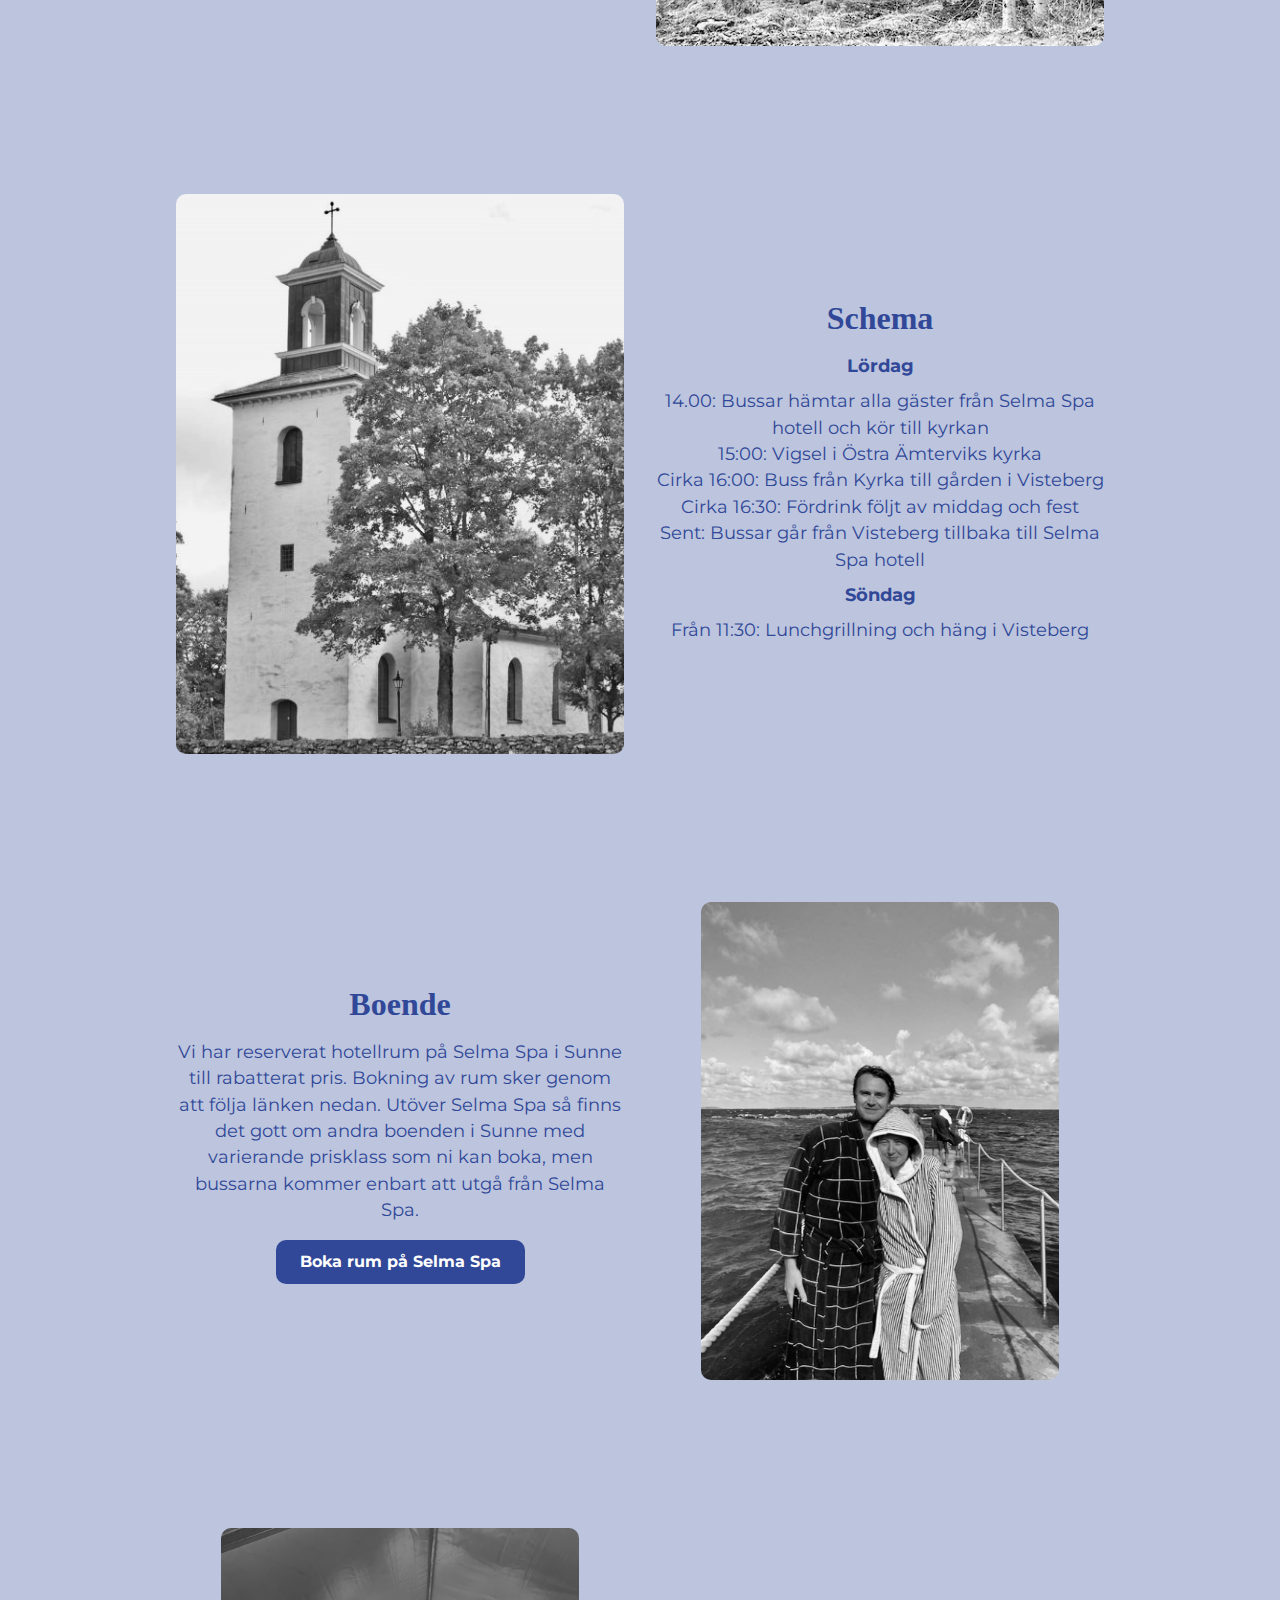
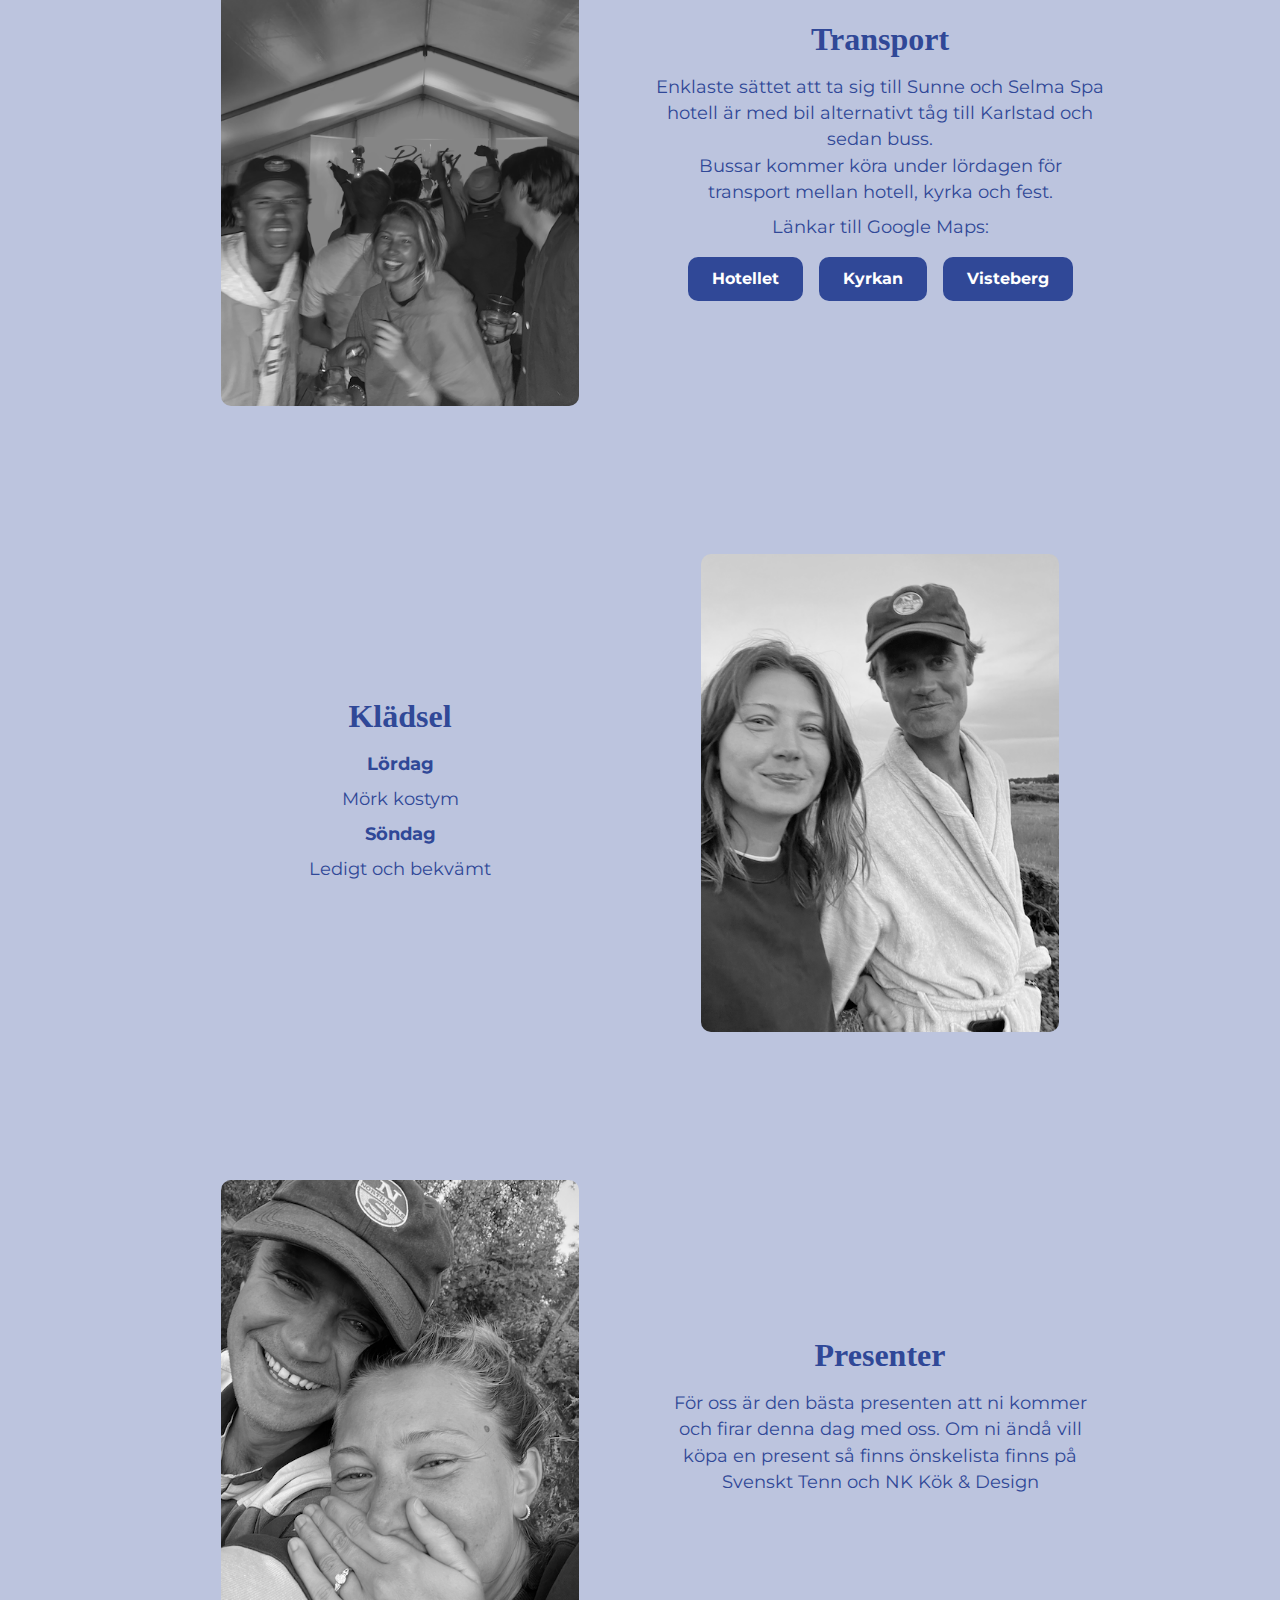
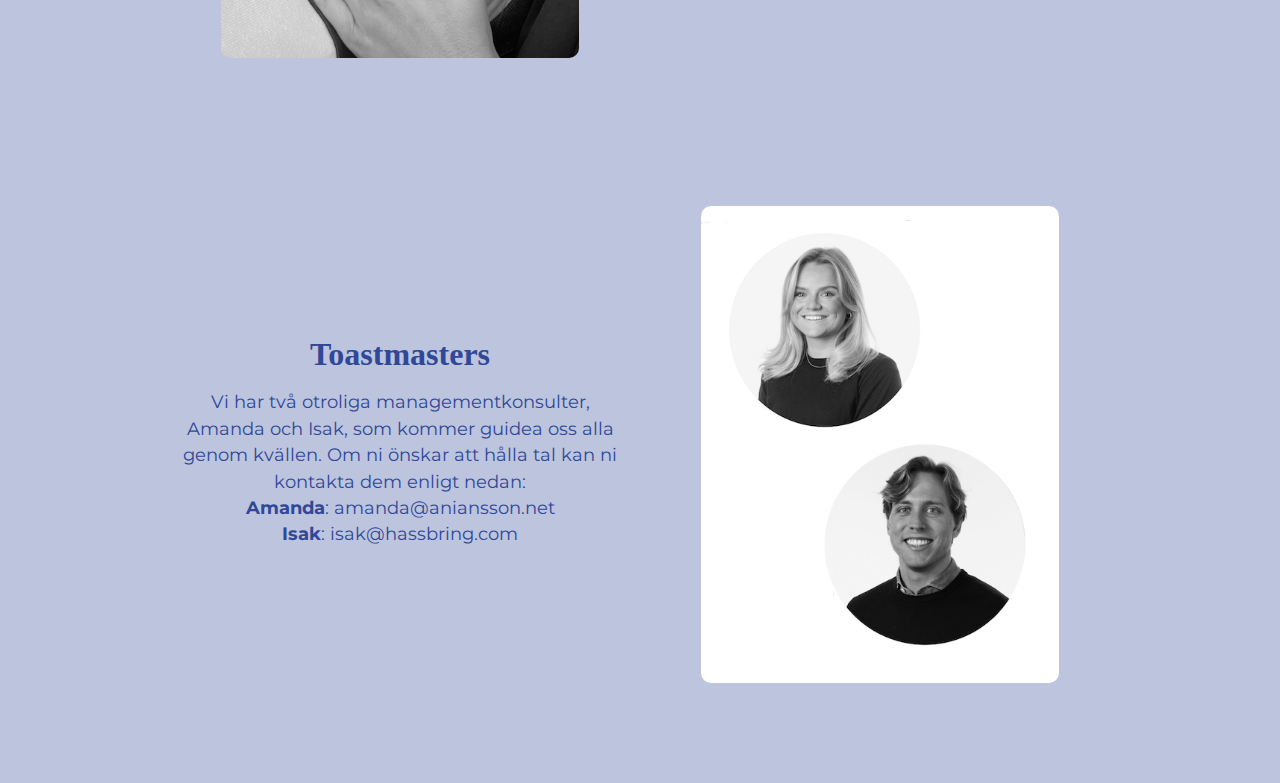
==== commit 0c21f3f6: "updated presents" ====
--- a/index.html
+++ b/index.html
@@ -123,8 +123,8 @@
             </div>
             <div class="text-container">
                 <h2>Presenter</h2>
-                <p>För oss är den bästa presenten att ni kommer och firar denna dag med oss. Önskelista finns på NK Kök
-                    & Design, Svenskt Tenn samt Cervera.</p>
+                <p>För oss är den bästa presenten att ni kommer och firar denna dag med oss. Om ni ändå vill köpa en present så finns önskelista finns på Svenskt Tenn och NK Kök
+                    & Design</p>
             </div>
         </section>
         <!-- Section 8: Image Left, Text Right -->
